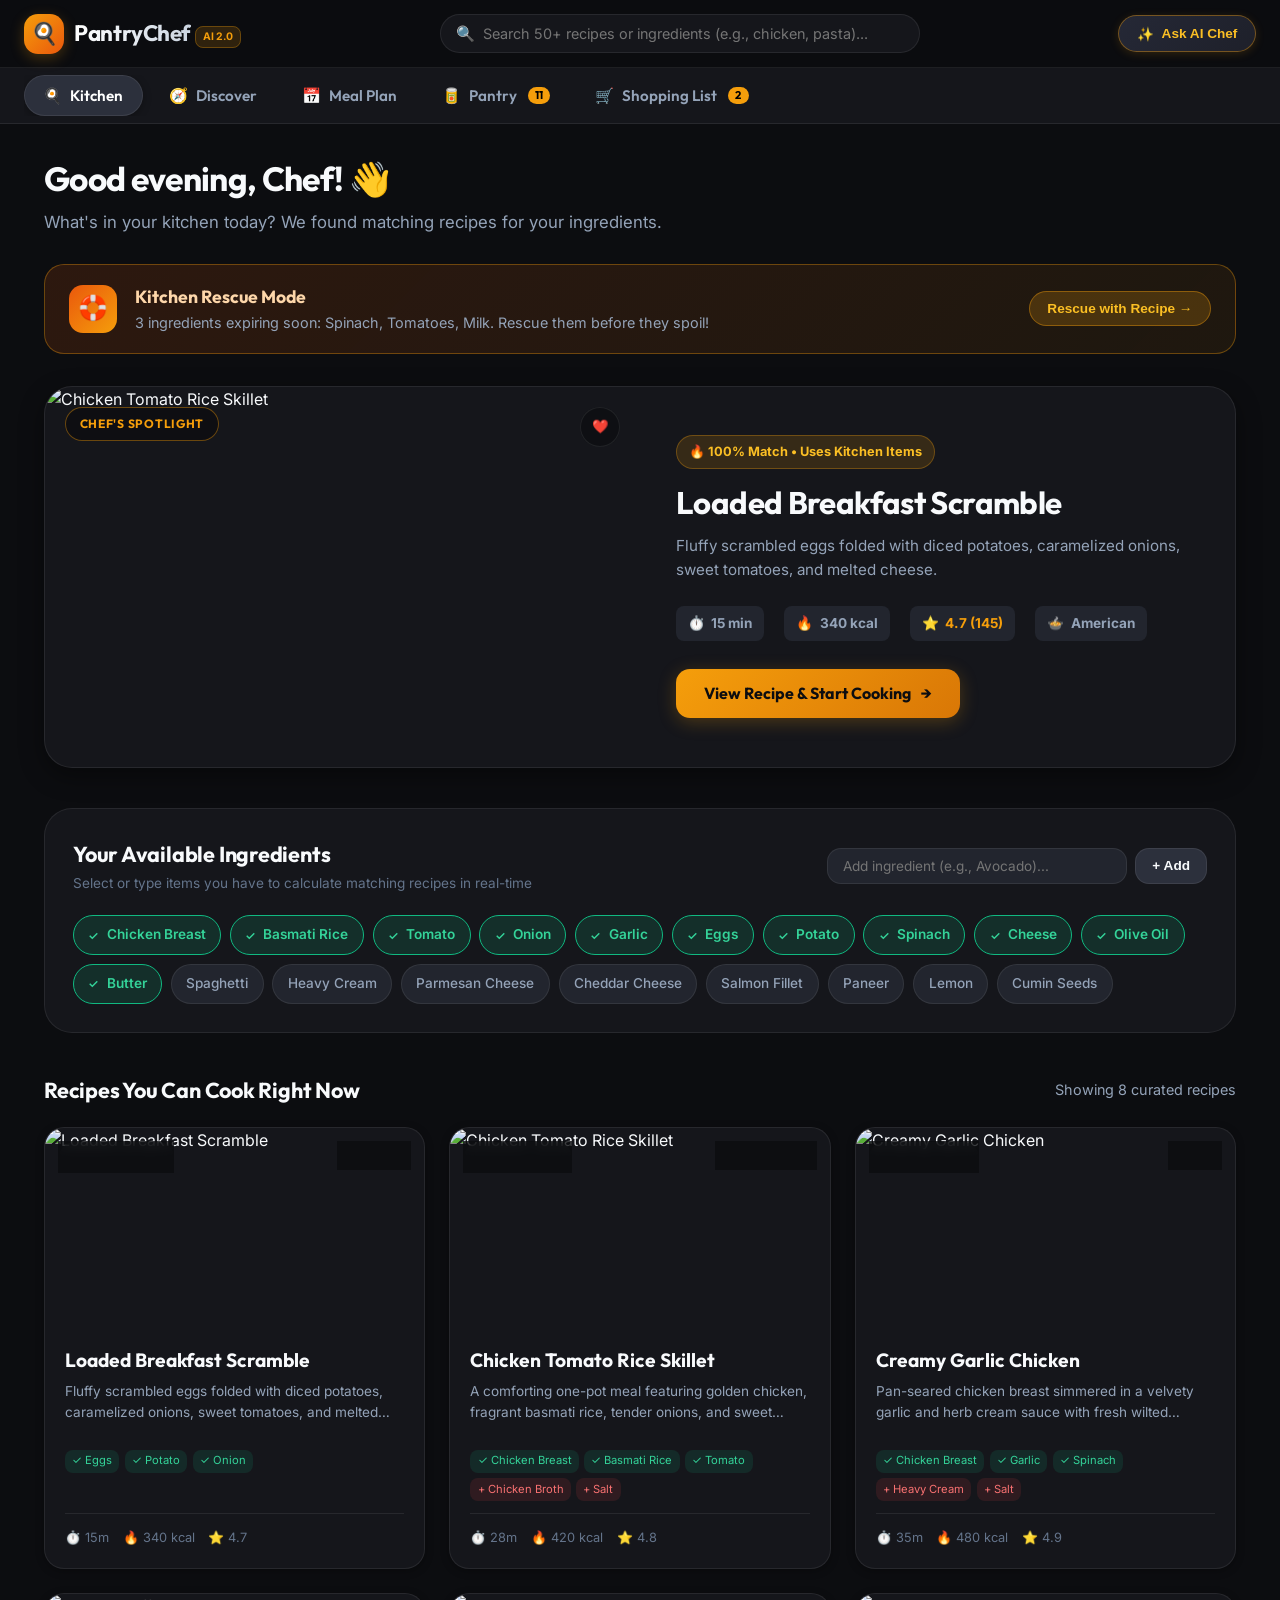
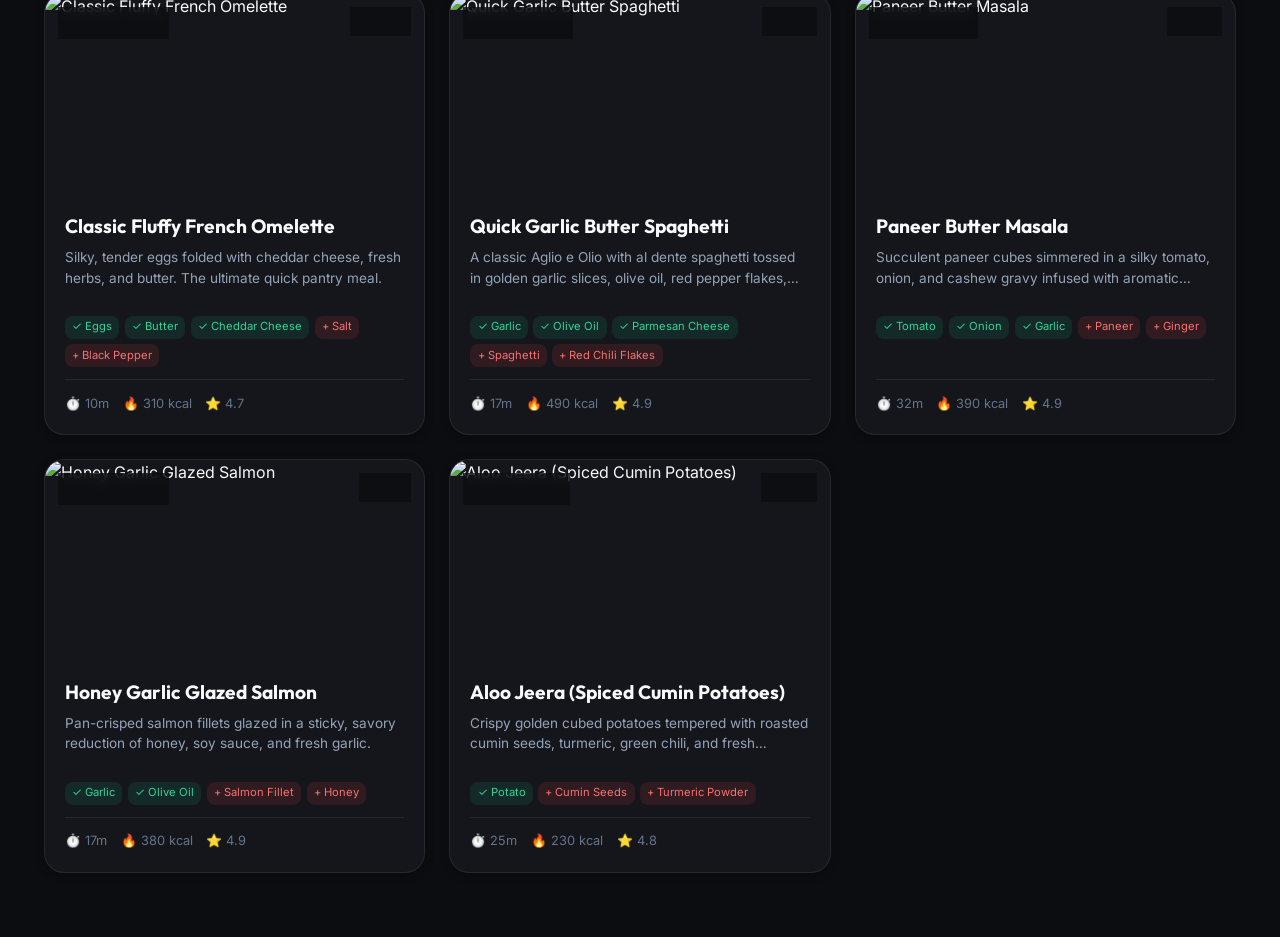
==== index.html @ bf7490e8 "Add responsive web app for Vercel deployment with AI recipe matcher" ====
<!DOCTYPE html>
<html lang="en">
<head>
  <meta charset="UTF-8">
  <meta name="viewport" content="width=device-width, initial-scale=1.0">
  <title>PantryChef - Smart AI Kitchen & Recipe Matcher</title>
  <meta name="description" content="Turn ingredients in your kitchen into delicious meals with AI matching, pantry tracking, meal planning, and interactive step-by-step cooking.">
  <meta name="theme-color" content="#0c0d10">
  
  <!-- Open Graph Meta Tags -->
  <meta property="og:title" content="PantryChef - Smart AI Kitchen & Recipe Matcher">
  <meta property="og:description" content="Smart recipe finder that turns ingredients in your kitchen into delicious meals with AI matching and step-by-step cooking.">
  <meta property="og:type" content="website">
  
  <!-- Google Fonts: Outfit and Inter -->
  <link rel="preconnect" href="https://fonts.googleapis.com">
  <link rel="preconnect" href="https://fonts.gstatic.com" crossorigin>
  <link href="https://fonts.googleapis.com/css2?family=Inter:wght@400;500;600;700&family=Outfit:wght@500;600;700;800&display=swap" rel="stylesheet">
  
  <link rel="stylesheet" href="index.css">
  <link rel="icon" href="data:image/svg+xml,<svg xmlns=%22http://www.w3.org/2000/svg%22 viewBox=%220%22%20%22100%22%20%22100%22><text y=%22.9em%22 font-size=%2290%22>👨‍🍳</text></svg>">
</head>
<body>

  <!-- App Header -->
  <header class="app-header">
    <div class="header-container">
      <div class="brand" id="brandBtn" role="button" tabindex="0">
        <div class="brand-icon">🍳</div>
        <div>
          <span class="brand-name">PantryChef</span>
          <span class="brand-badge">AI 2.0</span>
        </div>
      </div>

      <div class="search-box">
        <span class="search-icon">🔍</span>
        <input type="text" id="globalSearchInput" class="search-input" placeholder="Search 50+ recipes or ingredients (e.g., chicken, pasta)..." aria-label="Search recipes or ingredients">
      </div>

      <div class="header-actions">
        <button id="openAiAssistantBtn" class="btn-ai-assistant" aria-label="Open AI Chef Assistant">
          <span class="sparkle">✨</span>
          <span>Ask AI Chef</span>
        </button>
      </div>
    </div>
  </header>

  <!-- Navigation Tabs -->
  <nav class="nav-tabs-bar" aria-label="Main Navigation">
    <div class="nav-tabs-container">
      <button class="tab-btn active" data-tab="kitchen">
        <span class="tab-icon">🍳</span>
        <span>Kitchen</span>
      </button>
      <button class="tab-btn" data-tab="discover">
        <span class="tab-icon">🧭</span>
        <span>Discover</span>
      </button>
      <button class="tab-btn" data-tab="mealplan">
        <span class="tab-icon">📅</span>
        <span>Meal Plan</span>
      </button>
      <button class="tab-btn" data-tab="pantry">
        <span class="tab-icon">🥫</span>
        <span>Pantry</span>
        <span class="tab-badge" id="pantryCountBadge">12</span>
      </button>
      <button class="tab-btn" data-tab="shopping">
        <span class="tab-icon">🛒</span>
        <span>Shopping List</span>
        <span class="tab-badge" id="shoppingCountBadge">2</span>
      </button>
    </div>
  </nav>

  <!-- Main Content Body -->
  <main class="main-content">
    
    <!-- TAB 1: KITCHEN VIEW -->
    <section id="kitchenView" class="tab-view active">
      
      <!-- Greeting Banner -->
      <div class="greeting-section">
        <div>
          <h1 class="greeting-title">Good evening, Chef! 👋</h1>
          <p class="greeting-subtitle">What's in your kitchen today? We found matching recipes for your ingredients.</p>
        </div>
      </div>

      <!-- Kitchen Rescue Alert Banner -->
      <div class="kitchen-rescue-banner" id="kitchenRescueCard" role="button" tabindex="0">
        <div class="rescue-left">
          <div class="rescue-icon-box">🛟</div>
          <div>
            <div class="rescue-title">Kitchen Rescue Mode</div>
            <div class="rescue-desc" id="rescueText">3 ingredients expiring soon: Spinach, Tomatoes, Milk. Rescue them before they spoil!</div>
          </div>
        </div>
        <button class="rescue-btn" id="rescueActionBtn">Rescue with Recipe →</button>
      </div>

      <!-- Chef's Spotlight Hero Card -->
      <div class="spotlight-card" id="spotlightCard">
        <div class="spotlight-image-container">
          <img id="spotlightImg" src="https://images.unsplash.com/photo-1512058564366-18510be2db19?auto=format&fit=crop&w=800&q=80" alt="Chicken Tomato Rice Skillet" class="spotlight-image">
          <span class="spotlight-badge">Chef's Spotlight</span>
          <button class="spotlight-favorite-btn" id="spotlightFavBtn" aria-label="Add to favorites">❤️</button>
        </div>
        <div class="spotlight-info">
          <div class="match-pill" id="spotlightMatchBadge">🔥 85% Match • Uses Expiring Items</div>
          <h2 class="spotlight-title" id="spotlightTitle">Chicken Tomato Rice Skillet</h2>
          <p class="spotlight-desc" id="spotlightDesc">A comforting one-pot meal featuring golden seared chicken, fragrant basmati rice, caramelized onions, and sweet blistered tomatoes.</p>
          <div class="recipe-meta-row">
            <span class="meta-chip">⏱️ <strong id="spotlightTime">28 min</strong></span>
            <span class="meta-chip">🔥 <strong id="spotlightCalories">420 kcal</strong></span>
            <span class="meta-chip highlight">⭐ <strong id="spotlightRating">4.8 (215)</strong></span>
            <span class="meta-chip">🍲 <strong id="spotlightCuisine">Mediterranean</strong></span>
          </div>
          <button class="btn-primary-large" id="spotlightCookBtn">
            <span>View Recipe & Start Cooking</span>
            <span>→</span>
          </button>
        </div>
      </div>

      <!-- Available Ingredients Quick Selector -->
      <div class="pantry-bar-card">
        <div class="pantry-bar-header">
          <div>
            <h3 class="section-heading">Your Available Ingredients</h3>
            <p class="section-subheading">Select or type items you have to calculate matching recipes in real-time</p>
          </div>
          <div class="ingredient-input-wrapper">
            <input type="text" id="quickIngredientInput" class="ingredient-input" placeholder="Add ingredient (e.g., Avocado)...">
            <button id="addQuickIngBtn" class="btn-add-ing">+ Add</button>
          </div>
        </div>
        
        <div class="ingredient-chips-grid" id="ingredientChipsGrid">
          <!-- Dynamically populated chips -->
        </div>
      </div>

      <!-- Matching Recipes Section -->
      <div style="display: flex; justify-content: space-between; align-items: center; margin-bottom: 1.25rem;">
        <h3 class="section-heading">Recipes You Can Cook Right Now</h3>
        <span id="matchStatsLabel" style="color: var(--text-secondary); font-size: 0.9rem;">Showing top matches</span>
      </div>

      <div class="recipes-grid" id="matchingRecipesGrid">
        <!-- Rendered via JS -->
      </div>
    </section>

    <!-- TAB 2: DISCOVER VIEW -->
    <section id="discoverView" class="tab-view">
      <div class="greeting-section">
        <div>
          <h2 class="greeting-title">Explore Recipe Catalog 🧭</h2>
          <p class="greeting-subtitle">Filter by culinary styles, dietary goals, or prep times.</p>
        </div>
      </div>

      <!-- Filter Controls -->
      <div style="display: flex; flex-direction: column; gap: 0.85rem; margin-bottom: 2rem;">
        <div style="display: flex; gap: 0.5rem; overflow-x: auto; padding-bottom: 0.25rem;" id="cuisineFilters">
          <button class="quick-prompt-chip active" data-cuisine="all">All Cuisines</button>
          <button class="quick-prompt-chip" data-cuisine="Italian">Italian</button>
          <button class="quick-prompt-chip" data-cuisine="Mediterranean">Mediterranean</button>
          <button class="quick-prompt-chip" data-cuisine="Indian">Indian</button>
          <button class="quick-prompt-chip" data-cuisine="Asian">Asian</button>
          <button class="quick-prompt-chip" data-cuisine="French">French</button>
          <button class="quick-prompt-chip" data-cuisine="American">American</button>
        </div>
        <div style="display: flex; gap: 0.5rem; overflow-x: auto; padding-bottom: 0.25rem;" id="dietFilters">
          <button class="quick-prompt-chip active" data-diet="all">All Diets</button>
          <button class="quick-prompt-chip" data-diet="High Protein">High Protein</button>
          <button class="quick-prompt-chip" data-diet="Low Carb">Low Carb</button>
          <button class="quick-prompt-chip" data-diet="Vegetarian">Vegetarian</button>
          <button class="quick-prompt-chip" data-diet="Vegan">Vegan</button>
          <button class="quick-prompt-chip" data-diet="Keto">Keto</button>
        </div>
      </div>

      <div class="recipes-grid" id="discoverRecipesGrid">
        <!-- Rendered via JS -->
      </div>
    </section>

    <!-- TAB 3: MEAL PLAN VIEW -->
    <section id="mealplanView" class="tab-view">
      <div class="greeting-section">
        <div>
          <h2 class="greeting-title">Weekly Meal Planner 📅</h2>
          <p class="greeting-subtitle">Plan ahead, balance macros, and eliminate cooking fatigue.</p>
        </div>
        <button class="btn-primary-large" id="generatePlanBtn" style="padding: 0.65rem 1.25rem; font-size: 0.9rem;">
          ✨ Auto-Fill with Pantry
        </button>
      </div>

      <div class="meal-plan-grid" id="mealPlanGrid">
        <!-- Monday - Sunday cards rendered via JS -->
      </div>
    </section>

    <!-- TAB 4: PANTRY VIEW -->
    <section id="pantryView" class="tab-view">
      <div class="greeting-section">
        <div>
          <h2 class="greeting-title">Pantry & Fridge Inventory 🥫</h2>
          <p class="greeting-subtitle">Track ingredients, expiration status, and stock levels.</p>
        </div>
        <button class="btn-primary-large" id="openAddPantryModalBtn" style="padding: 0.65rem 1.25rem; font-size: 0.9rem;">
          + Add New Item
        </button>
      </div>

      <div class="pantry-grid-columns" id="pantryCategoryColumns">
        <!-- Rendered categories -->
      </div>
    </section>

    <!-- TAB 5: SHOPPING LIST VIEW -->
    <section id="shoppingView" class="tab-view">
      <div class="greeting-section">
        <div>
          <h2 class="greeting-title">Smart Shopping List 🛒</h2>
          <p class="greeting-subtitle">Automatically captures missing recipe items so nothing gets left behind.</p>
        </div>
        <div style="display: flex; gap: 0.5rem;">
          <button class="btn-secondary" id="clearCompletedShoppingBtn">Clear Completed</button>
          <button class="btn-primary-large" id="moveToPantryBtn" style="padding: 0.65rem 1.25rem; font-size: 0.9rem;">Add Checked to Pantry</button>
        </div>
      </div>

      <div class="shopping-container">
        <div style="display: flex; gap: 0.5rem; margin-bottom: 1.5rem;">
          <input type="text" id="newShoppingItemInput" class="ingredient-input" placeholder="Add custom item (e.g. Olive Oil)...">
          <button id="addShoppingItemBtn" class="btn-add-ing">+ Add</button>
        </div>
        <div id="shoppingListItems">
          <!-- Rendered shopping list items -->
        </div>
      </div>
    </section>

  </main>

  <!-- MODAL: RECIPE DETAIL MODAL -->
  <div class="modal-overlay" id="recipeDetailModal">
    <div class="modal-container">
      <div class="modal-header">
        <h3 class="modal-title" id="detailModalTitle">Recipe Title</h3>
        <button class="modal-close-btn" data-close="recipeDetailModal">✕</button>
      </div>
      <div class="modal-body" id="detailModalBody">
        <!-- Rendered details -->
      </div>
    </div>
  </div>

  <!-- MODAL: INTERACTIVE STEP-BY-STEP COOKING MODE -->
  <div class="modal-overlay" id="cookingModeModal">
    <div class="modal-container" style="max-width: 680px;">
      <div class="modal-header">
        <div>
          <div class="step-indicator" id="cookingRecipeName">Chicken Tomato Rice Skillet</div>
          <h3 class="modal-title" style="font-size: 1.15rem;" id="cookingStepCounter">STEP 1 OF 6</h3>
        </div>
        <div style="display: flex; align-items: center; gap: 0.5rem;">
          <button class="modal-close-btn" id="speechToggleBtn" title="Speak step aloud">🔊</button>
          <button class="modal-close-btn" data-close="cookingModeModal">✕</button>
        </div>
      </div>
      <div class="modal-body">
        <div class="cooking-progress-bar-container">
          <div class="cooking-progress-fill" id="cookingProgressBar"></div>
        </div>

        <h2 class="step-heading" id="cookingStepTitle">Step 1</h2>
        <div class="step-instruction" id="cookingStepInstruction">Dice chicken, onion, and fresh tomatoes into bite-sized cubes.</div>

        <!-- Checklist needed for this step -->
        <div class="step-checklist-card">
          <div class="checklist-title">Ingredients Needed For This Step</div>
          <ul class="checklist-items" id="cookingStepChecklist">
            <!-- Items -->
          </ul>
        </div>

        <!-- Optional Timer Widget -->
        <div class="timer-box" id="cookingTimerContainer" style="display: none;">
          <div>
            <div style="font-size: 0.75rem; text-transform: uppercase; color: var(--text-muted); font-weight: 700;">Step Timer</div>
            <div class="timer-display" id="cookingTimerDisplay">02:00</div>
          </div>
          <div class="timer-controls">
            <button class="btn-secondary" id="timerStartBtn">▶ Start</button>
            <button class="btn-secondary" id="timerResetBtn">↺ Reset</button>
          </div>
        </div>

        <div class="cooking-actions">
          <button class="btn-secondary" id="cookingPrevBtn">← Previous</button>
          <button class="btn-primary-large" id="cookingNextBtn">Next Step →</button>
        </div>
      </div>
    </div>
  </div>

  <!-- MODAL: GEMINI AI RECIPE ASSISTANT -->
  <div class="modal-overlay" id="aiAssistantModal">
    <div class="modal-container">
      <div class="modal-header">
        <div style="display: flex; align-items: center; gap: 0.65rem;">
          <div class="brand-icon" style="width: 32px; height: 32px; font-size: 1rem;">✨</div>
          <h3 class="modal-title">Chef Gemini AI Assistant</h3>
        </div>
        <button class="modal-close-btn" data-close="aiAssistantModal">✕</button>
      </div>
      <div class="modal-body">
        <div class="ai-chat-container">
          <div class="ai-messages-scroll" id="aiChatMessages">
            <div class="ai-message bot">
              <div class="message-avatar">👨‍🍳</div>
              <div class="message-bubble">
                Hello Chef! I'm your AI kitchen assistant. Tell me what's in your pantry, ask for substitutions, or request recipe ideas tailored to your diet!
              </div>
            </div>
          </div>

          <div class="quick-prompts-row">
            <button class="quick-prompt-chip" data-prompt="What can I cook with Chicken, Garlic and Rice?">🍗 Chicken & Rice dinner</button>
            <button class="quick-prompt-chip" data-prompt="Quick high-protein breakfast in 10 minutes">⚡ 10m high protein breakfast</button>
            <button class="quick-prompt-chip" data-prompt="What can I substitute for Heavy Cream?">🥛 Heavy cream substitute</button>
            <button class="quick-prompt-chip" data-prompt="Give me a healthy low carb dinner idea">🥗 Low carb dinner</button>
          </div>

          <form id="aiChatForm" class="ai-input-bar">
            <input type="text" id="aiChatInput" class="ai-text-input" placeholder="Ask Chef Gemini anything (e.g. 'Can I swap butter for oil?')...">
            <button type="submit" class="btn-ai-send">➔</button>
          </form>
        </div>
      </div>
    </div>
  </div>

  <script src="app.js"></script>
</body>
</html>
---- index.css ----
/* ==========================================================================
   PantryChef Web - Modern Culinary Dark Theme Design System
   ========================================================================== */

:root {
  --bg-main: #0c0d10;
  --bg-card: #15161b;
  --bg-card-hover: #1c1e25;
  --bg-surface: #22252e;
  --bg-surface-elevated: #2c303c;
  
  --text-primary: #f8fafc;
  --text-secondary: #94a3b8;
  --text-muted: #64748b;
  
  --accent-gold: #f59e0b;
  --accent-gold-hover: #d97706;
  --accent-gold-glow: rgba(245, 158, 11, 0.25);
  
  --accent-orange: #f97316;
  --accent-green: #10b981;
  --accent-green-glow: rgba(16, 185, 129, 0.2);
  --accent-red: #ef4444;
  --accent-blue: #3b82f6;
  
  --border-subtle: rgba(255, 255, 255, 0.08);
  --border-focus: rgba(245, 158, 11, 0.5);
  
  --radius-sm: 8px;
  --radius-md: 14px;
  --radius-lg: 20px;
  --radius-xl: 28px;
  --radius-full: 9999px;
  
  --shadow-sm: 0 2px 8px rgba(0, 0, 0, 0.3);
  --shadow-md: 0 8px 24px rgba(0, 0, 0, 0.4);
  --shadow-lg: 0 16px 40px rgba(0, 0, 0, 0.6);
  --shadow-glow: 0 0 30px var(--accent-gold-glow);
  
  --font-heading: 'Outfit', -apple-system, BlinkMacSystemFont, 'Segoe UI', Roboto, sans-serif;
  --font-body: 'Inter', -apple-system, BlinkMacSystemFont, 'Segoe UI', Roboto, sans-serif;
  
  --transition-fast: 0.15s ease;
  --transition-normal: 0.25s cubic-bezier(0.16, 1, 0.3, 1);
  --transition-spring: 0.4s cubic-bezier(0.34, 1.56, 0.64, 1);
}

*, *::before, *::after {
  box-sizing: border-box;
  margin: 0;
  padding: 0;
}

body {
  background-color: var(--bg-main);
  color: var(--text-primary);
  font-family: var(--font-body);
  min-height: 100vh;
  display: flex;
  flex-direction: column;
  line-height: 1.6;
  -webkit-font-smoothing: antialiased;
  overflow-x: hidden;
}

/* Custom Scrollbar */
::-webkit-scrollbar {
  width: 8px;
  height: 8px;
}
::-webkit-scrollbar-track {
  background: var(--bg-main);
}
::-webkit-scrollbar-thumb {
  background: var(--bg-surface);
  border-radius: var(--radius-full);
}
::-webkit-scrollbar-thumb:hover {
  background: var(--text-muted);
}

/* App Header */
.app-header {
  position: sticky;
  top: 0;
  z-index: 100;
  background: rgba(12, 13, 16, 0.85);
  backdrop-filter: blur(16px);
  -webkit-backdrop-filter: blur(16px);
  border-bottom: 1px solid var(--border-subtle);
  padding: 0.85rem 1.5rem;
}

.header-container {
  max-width: 1240px;
  margin: 0 auto;
  display: flex;
  align-items: center;
  justify-content: space-between;
  gap: 1.25rem;
}

.brand {
  display: flex;
  align-items: center;
  gap: 0.65rem;
  text-decoration: none;
  color: inherit;
  cursor: pointer;
}

.brand-icon {
  width: 40px;
  height: 40px;
  background: linear-gradient(135deg, #f59e0b, #ea580c);
  border-radius: var(--radius-md);
  display: flex;
  align-items: center;
  justify-content: center;
  font-size: 1.35rem;
  box-shadow: 0 4px 14px var(--accent-gold-glow);
}

.brand-name {
  font-family: var(--font-heading);
  font-size: 1.4rem;
  font-weight: 700;
  letter-spacing: -0.02em;
  background: linear-gradient(to right, #ffffff, #cbd5e1);
  -webkit-background-clip: text;
  -webkit-text-fill-color: transparent;
}

.brand-badge {
  font-size: 0.65rem;
  text-transform: uppercase;
  font-weight: 700;
  padding: 0.2rem 0.45rem;
  background: rgba(245, 158, 11, 0.15);
  color: var(--accent-gold);
  border-radius: var(--radius-sm);
  border: 1px solid rgba(245, 158, 11, 0.3);
}

.search-box {
  flex: 1;
  max-width: 480px;
  position: relative;
}

.search-input {
  width: 100%;
  background: var(--bg-card);
  border: 1px solid var(--border-subtle);
  border-radius: var(--radius-full);
  padding: 0.65rem 1rem 0.65rem 2.65rem;
  color: var(--text-primary);
  font-size: 0.9rem;
  font-family: inherit;
  transition: var(--transition-fast);
}

.search-input:focus {
  outline: none;
  border-color: var(--accent-gold);
  box-shadow: 0 0 0 3px var(--accent-gold-glow);
  background: var(--bg-card-hover);
}

.search-icon {
  position: absolute;
  left: 1rem;
  top: 50%;
  transform: translateY(-50%);
  color: var(--text-muted);
  font-size: 0.95rem;
  pointer-events: none;
}

.header-actions {
  display: flex;
  align-items: center;
  gap: 0.75rem;
}

.btn-ai-assistant {
  display: flex;
  align-items: center;
  gap: 0.5rem;
  background: linear-gradient(135deg, #252836, #1e202a);
  border: 1px solid rgba(245, 158, 11, 0.4);
  color: #fbbf24;
  padding: 0.6rem 1.1rem;
  border-radius: var(--radius-full);
  font-size: 0.85rem;
  font-weight: 600;
  cursor: pointer;
  box-shadow: 0 2px 10px rgba(245, 158, 11, 0.15);
  transition: var(--transition-normal);
}

.btn-ai-assistant:hover {
  transform: translateY(-2px);
  border-color: var(--accent-gold);
  box-shadow: 0 6px 20px var(--accent-gold-glow);
}

.btn-ai-assistant .sparkle {
  animation: pulseSparkle 2s infinite ease-in-out;
}

@keyframes pulseSparkle {
  0%, 100% { transform: scale(1); opacity: 0.9; }
  50% { transform: scale(1.25); opacity: 1; }
}

/* Tab Navigation Bar */
.nav-tabs-bar {
  background: var(--bg-card);
  border-bottom: 1px solid var(--border-subtle);
  padding: 0.4rem 1.5rem;
}

.nav-tabs-container {
  max-width: 1240px;
  margin: 0 auto;
  display: flex;
  align-items: center;
  gap: 0.5rem;
  overflow-x: auto;
  scrollbar-width: none;
}

.nav-tabs-container::-webkit-scrollbar {
  display: none;
}

.tab-btn {
  display: flex;
  align-items: center;
  gap: 0.5rem;
  padding: 0.65rem 1.15rem;
  border: none;
  background: transparent;
  color: var(--text-secondary);
  font-family: var(--font-heading);
  font-size: 0.95rem;
  font-weight: 600;
  border-radius: var(--radius-full);
  cursor: pointer;
  white-space: nowrap;
  transition: var(--transition-fast);
}

.tab-btn:hover {
  color: var(--text-primary);
  background: rgba(255, 255, 255, 0.05);
}

.tab-btn.active {
  color: #ffffff;
  background: var(--bg-surface-elevated);
  border: 1px solid var(--border-subtle);
  box-shadow: var(--shadow-sm);
}

.tab-btn.active .tab-icon {
  color: var(--accent-gold);
}

.tab-badge {
  background: var(--accent-gold);
  color: #000000;
  font-size: 0.7rem;
  font-weight: 700;
  padding: 0.1rem 0.45rem;
  border-radius: var(--radius-full);
  margin-left: 0.2rem;
}

/* Main Content Area */
.main-content {
  flex: 1;
  max-width: 1240px;
  width: 100%;
  margin: 0 auto;
  padding: 1.75rem 1.5rem 4rem;
}

.tab-view {
  display: none;
  animation: fadeIn 0.3s ease;
}

.tab-view.active {
  display: block;
}

@keyframes fadeIn {
  from { opacity: 0; transform: translateY(6px); }
  to { opacity: 1; transform: translateY(0); }
}

/* Greeting Section */
.greeting-section {
  display: flex;
  justify-content: space-between;
  align-items: flex-end;
  margin-bottom: 1.75rem;
  flex-wrap: wrap;
  gap: 1rem;
}

.greeting-title {
  font-family: var(--font-heading);
  font-size: 2.1rem;
  font-weight: 700;
  letter-spacing: -0.02em;
  color: var(--text-primary);
}

.greeting-subtitle {
  color: var(--text-secondary);
  font-size: 1.05rem;
  margin-top: 0.2rem;
}

/* Kitchen Rescue Banner */
.kitchen-rescue-banner {
  background: linear-gradient(135deg, rgba(234, 88, 12, 0.15), rgba(245, 158, 11, 0.08));
  border: 1px solid rgba(245, 158, 11, 0.35);
  border-radius: var(--radius-lg);
  padding: 1.15rem 1.5rem;
  display: flex;
  align-items: center;
  justify-content: space-between;
  margin-bottom: 2rem;
  gap: 1rem;
  cursor: pointer;
  transition: var(--transition-normal);
}

.kitchen-rescue-banner:hover {
  border-color: var(--accent-gold);
  transform: translateY(-2px);
  box-shadow: 0 8px 24px rgba(245, 158, 11, 0.15);
}

.rescue-left {
  display: flex;
  align-items: center;
  gap: 1.15rem;
}

.rescue-icon-box {
  width: 48px;
  height: 48px;
  border-radius: var(--radius-md);
  background: linear-gradient(135deg, #ea580c, #f59e0b);
  display: flex;
  align-items: center;
  justify-content: center;
  font-size: 1.5rem;
  flex-shrink: 0;
}

.rescue-title {
  font-family: var(--font-heading);
  font-weight: 700;
  font-size: 1.1rem;
  color: #fed7aa;
}

.rescue-desc {
  color: var(--text-secondary);
  font-size: 0.9rem;
}

.rescue-btn {
  display: flex;
  align-items: center;
  gap: 0.4rem;
  background: rgba(245, 158, 11, 0.2);
  color: #fbbf24;
  border: 1px solid rgba(245, 158, 11, 0.4);
  padding: 0.55rem 1.1rem;
  border-radius: var(--radius-full);
  font-size: 0.85rem;
  font-weight: 600;
  cursor: pointer;
  white-space: nowrap;
  transition: var(--transition-fast);
}

.rescue-btn:hover {
  background: var(--accent-gold);
  color: #000;
}

/* Chef's Spotlight Hero Card */
.spotlight-card {
  background: var(--bg-card);
  border: 1px solid var(--border-subtle);
  border-radius: var(--radius-xl);
  overflow: hidden;
  margin-bottom: 2.5rem;
  display: grid;
  grid-template-columns: 1fr 1fr;
  box-shadow: var(--shadow-md);
  position: relative;
  transition: var(--transition-normal);
}

.spotlight-card:hover {
  border-color: rgba(245, 158, 11, 0.3);
  box-shadow: var(--shadow-lg), 0 0 35px rgba(245, 158, 11, 0.08);
}

.spotlight-image-container {
  position: relative;
  min-height: 380px;
  overflow: hidden;
}

.spotlight-image {
  width: 100%;
  height: 100%;
  object-fit: cover;
  transition: transform 0.6s cubic-bezier(0.16, 1, 0.3, 1);
}

.spotlight-card:hover .spotlight-image {
  transform: scale(1.04);
}

.spotlight-badge {
  position: absolute;
  top: 1.25rem;
  left: 1.25rem;
  background: rgba(12, 13, 16, 0.75);
  backdrop-filter: blur(8px);
  color: var(--accent-gold);
  font-family: var(--font-heading);
  font-size: 0.75rem;
  font-weight: 700;
  text-transform: uppercase;
  letter-spacing: 0.06em;
  padding: 0.4rem 0.85rem;
  border-radius: var(--radius-full);
  border: 1px solid rgba(245, 158, 11, 0.4);
}

.spotlight-favorite-btn {
  position: absolute;
  top: 1.25rem;
  right: 1.25rem;
  width: 40px;
  height: 40px;
  border-radius: var(--radius-full);
  background: rgba(12, 13, 16, 0.65);
  backdrop-filter: blur(8px);
  border: 1px solid var(--border-subtle);
  color: var(--text-primary);
  display: flex;
  align-items: center;
  justify-content: center;
  cursor: pointer;
  transition: var(--transition-fast);
}

.spotlight-favorite-btn:hover {
  background: rgba(239, 68, 68, 0.2);
  color: #ef4444;
  border-color: #ef4444;
}

.spotlight-info {
  padding: 2.25rem;
  display: flex;
  flex-direction: column;
  justify-content: center;
}

.match-pill {
  display: inline-flex;
  align-items: center;
  gap: 0.4rem;
  background: rgba(245, 158, 11, 0.15);
  color: #fbbf24;
  font-size: 0.8rem;
  font-weight: 700;
  padding: 0.35rem 0.75rem;
  border-radius: var(--radius-full);
  width: fit-content;
  margin-bottom: 0.85rem;
  border: 1px solid rgba(245, 158, 11, 0.3);
}

.spotlight-title {
  font-family: var(--font-heading);
  font-size: 1.95rem;
  font-weight: 700;
  letter-spacing: -0.02em;
  line-height: 1.25;
  margin-bottom: 0.75rem;
}

.spotlight-desc {
  color: var(--text-secondary);
  font-size: 0.95rem;
  line-height: 1.6;
  margin-bottom: 1.5rem;
}

.recipe-meta-row {
  display: flex;
  align-items: center;
  gap: 1.25rem;
  margin-bottom: 1.75rem;
  flex-wrap: wrap;
}

.meta-chip {
  display: flex;
  align-items: center;
  gap: 0.4rem;
  font-size: 0.85rem;
  color: var(--text-secondary);
  background: var(--bg-surface);
  padding: 0.4rem 0.75rem;
  border-radius: var(--radius-sm);
}

.meta-chip.highlight {
  color: #f59e0b;
  font-weight: 600;
}

.btn-primary-large {
  background: linear-gradient(135deg, #f59e0b, #d97706);
  color: #0c0d10;
  border: none;
  font-family: var(--font-heading);
  font-size: 1rem;
  font-weight: 700;
  padding: 0.9rem 1.75rem;
  border-radius: var(--radius-md);
  display: flex;
  align-items: center;
  justify-content: center;
  gap: 0.6rem;
  cursor: pointer;
  box-shadow: 0 4px 18px var(--accent-gold-glow);
  transition: var(--transition-normal);
  width: fit-content;
}

.btn-primary-large:hover {
  transform: translateY(-2px);
  box-shadow: 0 8px 25px rgba(245, 158, 11, 0.4);
}

/* Ingredient Quick Selector Box */
.pantry-bar-card {
  background: var(--bg-card);
  border: 1px solid var(--border-subtle);
  border-radius: var(--radius-xl);
  padding: 1.75rem;
  margin-bottom: 2.5rem;
}

.pantry-bar-header {
  display: flex;
  justify-content: space-between;
  align-items: center;
  margin-bottom: 1.25rem;
  flex-wrap: wrap;
  gap: 0.75rem;
}

.section-heading {
  font-family: var(--font-heading);
  font-size: 1.35rem;
  font-weight: 700;
  letter-spacing: -0.01em;
}

.section-subheading {
  color: var(--text-muted);
  font-size: 0.85rem;
  margin-top: 0.15rem;
}

.ingredient-input-wrapper {
  display: flex;
  gap: 0.5rem;
  max-width: 380px;
  width: 100%;
}

.ingredient-input {
  flex: 1;
  background: var(--bg-surface);
  border: 1px solid var(--border-subtle);
  border-radius: var(--radius-md);
  padding: 0.55rem 0.95rem;
  color: var(--text-primary);
  font-size: 0.85rem;
  font-family: inherit;
}

.ingredient-input:focus {
  outline: none;
  border-color: var(--accent-gold);
}

.btn-add-ing {
  background: var(--bg-surface-elevated);
  border: 1px solid var(--border-subtle);
  color: var(--text-primary);
  padding: 0.55rem 1rem;
  border-radius: var(--radius-md);
  font-size: 0.85rem;
  font-weight: 600;
  cursor: pointer;
  transition: var(--transition-fast);
}

.btn-add-ing:hover {
  background: var(--accent-gold);
  color: #000;
}

.ingredient-chips-grid {
  display: flex;
  flex-wrap: wrap;
  gap: 0.55rem;
}

.ingredient-toggle-chip {
  display: flex;
  align-items: center;
  gap: 0.45rem;
  background: var(--bg-surface);
  border: 1px solid var(--border-subtle);
  color: var(--text-secondary);
  padding: 0.5rem 0.9rem;
  border-radius: var(--radius-full);
  font-size: 0.85rem;
  font-weight: 500;
  cursor: pointer;
  user-select: none;
  transition: var(--transition-fast);
}

.ingredient-toggle-chip:hover {
  background: var(--bg-surface-elevated);
  color: var(--text-primary);
}

.ingredient-toggle-chip.selected {
  background: rgba(16, 185, 129, 0.15);
  border-color: var(--accent-green);
  color: #34d399;
  font-weight: 600;
}

.ingredient-toggle-chip.selected .chip-check {
  display: inline-block;
}

.chip-check {
  display: none;
  font-size: 0.75rem;
}

/* Recipes Section */
.recipes-grid {
  display: grid;
  grid-template-columns: repeat(auto-fill, minmax(320px, 1fr));
  gap: 1.5rem;
}

.recipe-card {
  background: var(--bg-card);
  border: 1px solid var(--border-subtle);
  border-radius: var(--radius-lg);
  overflow: hidden;
  display: flex;
  flex-direction: column;
  box-shadow: var(--shadow-sm);
  transition: var(--transition-normal);
  cursor: pointer;
}

.recipe-card:hover {
  transform: translateY(-4px);
  border-color: rgba(245, 158, 11, 0.4);
  box-shadow: var(--shadow-md);
}

.card-image-box {
  position: relative;
  height: 200px;
  overflow: hidden;
}

.card-image {
  width: 100%;
  height: 100%;
  object-fit: cover;
  transition: transform 0.4s ease;
}

.recipe-card:hover .card-image {
  transform: scale(1.05);
}

.card-match-badge {
  position: absolute;
  top: 0.85rem;
  left: 0.85rem;
  background: rgba(12, 13, 16, 0.8);
  backdrop-filter: blur(6px);
  font-size: 0.75rem;
  font-weight: 700;
  padding: 0.3rem 0.65rem;
  border-radius: var(--radius-full);
  display: flex;
  align-items: center;
  gap: 0.3rem;
}

.card-match-badge.high {
  color: #34d399;
  border: 1px solid rgba(16, 185, 129, 0.4);
}

.card-match-badge.medium {
  color: #fbbf24;
  border: 1px solid rgba(245, 158, 11, 0.4);
}

.card-cuisine-badge {
  position: absolute;
  top: 0.85rem;
  right: 0.85rem;
  background: rgba(12, 13, 16, 0.8);
  backdrop-filter: blur(6px);
  color: var(--text-secondary);
  font-size: 0.7rem;
  font-weight: 600;
  padding: 0.25rem 0.6rem;
  border-radius: var(--radius-sm);
  border: 1px solid var(--border-subtle);
}

.card-body {
  padding: 1.25rem;
  flex: 1;
  display: flex;
  flex-direction: column;
}

.card-title {
  font-family: var(--font-heading);
  font-size: 1.2rem;
  font-weight: 700;
  line-height: 1.35;
  margin-bottom: 0.45rem;
}

.card-desc {
  color: var(--text-secondary);
  font-size: 0.85rem;
  line-height: 1.5;
  margin-bottom: 1rem;
  display: -webkit-box;
  -webkit-line-clamp: 2;
  -webkit-box-orient: vertical;
  overflow: hidden;
}

.card-stats {
  display: flex;
  align-items: center;
  gap: 0.85rem;
  color: var(--text-muted);
  font-size: 0.8rem;
  margin-top: auto;
  padding-top: 0.85rem;
  border-top: 1px solid var(--border-subtle);
}

.card-stats span {
  display: flex;
  align-items: center;
  gap: 0.25rem;
}

.ingredients-preview-row {
  margin: 0.75rem 0;
  display: flex;
  flex-wrap: wrap;
  gap: 0.35rem;
}

.ing-tag {
  font-size: 0.7rem;
  padding: 0.15rem 0.45rem;
  border-radius: var(--radius-sm);
}

.ing-tag.have {
  background: rgba(16, 185, 129, 0.12);
  color: #34d399;
}

.ing-tag.need {
  background: rgba(239, 68, 68, 0.12);
  color: #f87171;
}

/* Modals */
.modal-overlay {
  position: fixed;
  inset: 0;
  background: rgba(0, 0, 0, 0.8);
  backdrop-filter: blur(10px);
  -webkit-backdrop-filter: blur(10px);
  z-index: 1000;
  display: flex;
  align-items: center;
  justify-content: center;
  padding: 1.5rem;
  opacity: 0;
  pointer-events: none;
  transition: opacity 0.25s ease;
}

.modal-overlay.open {
  opacity: 1;
  pointer-events: auto;
}

.modal-container {
  background: var(--bg-card);
  border: 1px solid var(--border-subtle);
  border-radius: var(--radius-xl);
  max-width: 720px;
  width: 100%;
  max-height: 90vh;
  display: flex;
  flex-direction: column;
  overflow: hidden;
  box-shadow: var(--shadow-lg);
  transform: scale(0.96);
  transition: transform 0.25s cubic-bezier(0.16, 1, 0.3, 1);
}

.modal-overlay.open .modal-container {
  transform: scale(1);
}

.modal-header {
  padding: 1.25rem 1.75rem;
  border-bottom: 1px solid var(--border-subtle);
  display: flex;
  align-items: center;
  justify-content: space-between;
}

.modal-title {
  font-family: var(--font-heading);
  font-size: 1.35rem;
  font-weight: 700;
}

.modal-close-btn {
  background: var(--bg-surface);
  border: none;
  color: var(--text-secondary);
  width: 36px;
  height: 36px;
  border-radius: var(--radius-full);
  display: flex;
  align-items: center;
  justify-content: center;
  cursor: pointer;
  font-size: 1.2rem;
  transition: var(--transition-fast);
}

.modal-close-btn:hover {
  background: var(--bg-surface-elevated);
  color: var(--text-primary);
}

.modal-body {
  padding: 1.75rem;
  overflow-y: auto;
  flex: 1;
}

/* Cooking Mode Specific Styles */
.cooking-progress-bar-container {
  width: 100%;
  height: 6px;
  background: var(--bg-surface);
  border-radius: var(--radius-full);
  margin-bottom: 1.5rem;
  overflow: hidden;
}

.cooking-progress-fill {
  height: 100%;
  background: linear-gradient(90deg, #f59e0b, #10b981);
  width: 16%;
  transition: width 0.3s ease;
}

.step-eyebrow {
  display: flex;
  justify-content: space-between;
  align-items: center;
  margin-bottom: 0.5rem;
}

.step-indicator {
  color: var(--accent-gold);
  font-family: var(--font-heading);
  font-size: 0.85rem;
  font-weight: 700;
  text-transform: uppercase;
  letter-spacing: 0.05em;
}

.step-heading {
  font-family: var(--font-heading);
  font-size: 2.2rem;
  font-weight: 800;
  margin-bottom: 1rem;
}

.step-instruction {
  font-size: 1.2rem;
  line-height: 1.6;
  color: #f1f5f9;
  margin-bottom: 1.75rem;
  background: rgba(255, 255, 255, 0.02);
  padding: 1.25rem;
  border-radius: var(--radius-md);
  border-left: 4px solid var(--accent-gold);
}

.step-checklist-card {
  background: var(--bg-surface);
  border-radius: var(--radius-md);
  padding: 1.25rem;
  margin-bottom: 1.75rem;
}

.checklist-title {
  font-size: 0.85rem;
  font-weight: 700;
  text-transform: uppercase;
  color: var(--text-muted);
  letter-spacing: 0.05em;
  margin-bottom: 0.75rem;
}

.checklist-items {
  list-style: none;
  display: flex;
  flex-direction: column;
  gap: 0.5rem;
}

.checklist-item {
  display: flex;
  justify-content: space-between;
  font-size: 0.95rem;
  color: var(--text-secondary);
}

.timer-box {
  background: linear-gradient(135deg, rgba(245, 158, 11, 0.1), rgba(16, 185, 129, 0.05));
  border: 1px solid rgba(245, 158, 11, 0.3);
  border-radius: var(--radius-lg);
  padding: 1.25rem;
  display: flex;
  align-items: center;
  justify-content: space-between;
  margin-bottom: 1.75rem;
}

.timer-display {
  font-family: monospace;
  font-size: 2rem;
  font-weight: 700;
  color: #fbbf24;
}

.timer-controls {
  display: flex;
  gap: 0.5rem;
}

.cooking-actions {
  display: flex;
  justify-content: space-between;
  gap: 1rem;
  padding-top: 1rem;
  border-top: 1px solid var(--border-subtle);
}

.btn-secondary {
  background: var(--bg-surface);
  border: 1px solid var(--border-subtle);
  color: var(--text-primary);
  padding: 0.75rem 1.4rem;
  border-radius: var(--radius-md);
  font-weight: 600;
  cursor: pointer;
  display: flex;
  align-items: center;
  gap: 0.5rem;
  transition: var(--transition-fast);
}

.btn-secondary:hover {
  background: var(--bg-surface-elevated);
}

/* AI Assistant Chat UI */
.ai-chat-container {
  display: flex;
  flex-direction: column;
  height: 520px;
}

.ai-messages-scroll {
  flex: 1;
  overflow-y: auto;
  padding-right: 0.5rem;
  display: flex;
  flex-direction: column;
  gap: 1rem;
}

.ai-message {
  display: flex;
  gap: 0.75rem;
  max-width: 85%;
}

.ai-message.bot {
  align-self: flex-start;
}

.ai-message.user {
  align-self: flex-end;
  flex-direction: row-reverse;
}

.message-avatar {
  width: 34px;
  height: 34px;
  border-radius: var(--radius-full);
  display: flex;
  align-items: center;
  justify-content: center;
  font-size: 1rem;
  flex-shrink: 0;
}

.ai-message.bot .message-avatar {
  background: linear-gradient(135deg, #f59e0b, #d97706);
}

.ai-message.user .message-avatar {
  background: #3b82f6;
}

.message-bubble {
  background: var(--bg-surface);
  padding: 0.85rem 1.15rem;
  border-radius: var(--radius-lg);
  font-size: 0.95rem;
  line-height: 1.5;
}

.ai-message.user .message-bubble {
  background: #2563eb;
  color: #fff;
  border-bottom-right-radius: var(--radius-sm);
}

.ai-message.bot .message-bubble {
  background: var(--bg-surface-elevated);
  border-bottom-left-radius: var(--radius-sm);
}

.quick-prompts-row {
  display: flex;
  gap: 0.5rem;
  margin: 0.85rem 0;
  overflow-x: auto;
  padding-bottom: 0.25rem;
}

.quick-prompt-chip {
  background: var(--bg-surface);
  border: 1px solid var(--border-subtle);
  color: var(--text-secondary);
  font-size: 0.8rem;
  padding: 0.35rem 0.75rem;
  border-radius: var(--radius-full);
  white-space: nowrap;
  cursor: pointer;
}

.quick-prompt-chip:hover {
  background: rgba(245, 158, 11, 0.15);
  color: #fbbf24;
  border-color: rgba(245, 158, 11, 0.4);
}

.ai-input-bar {
  display: flex;
  gap: 0.5rem;
  margin-top: 0.5rem;
}

.ai-text-input {
  flex: 1;
  background: var(--bg-surface);
  border: 1px solid var(--border-subtle);
  border-radius: var(--radius-full);
  padding: 0.75rem 1.25rem;
  color: #fff;
  font-family: inherit;
  font-size: 0.9rem;
}

.ai-text-input:focus {
  outline: none;
  border-color: var(--accent-gold);
}

.btn-ai-send {
  background: var(--accent-gold);
  border: none;
  color: #000;
  width: 44px;
  height: 44px;
  border-radius: var(--radius-full);
  display: flex;
  align-items: center;
  justify-content: center;
  cursor: pointer;
  font-size: 1.1rem;
  font-weight: 700;
  transition: var(--transition-fast);
}

.btn-ai-send:hover {
  background: var(--accent-gold-hover);
  transform: scale(1.05);
}

/* Pantry Management View */
.pantry-grid-columns {
  display: grid;
  grid-template-columns: repeat(auto-fill, minmax(280px, 1fr));
  gap: 1.5rem;
}

.pantry-category-card {
  background: var(--bg-card);
  border: 1px solid var(--border-subtle);
  border-radius: var(--radius-lg);
  padding: 1.25rem;
}

.category-title-bar {
  display: flex;
  align-items: center;
  gap: 0.5rem;
  margin-bottom: 1rem;
  font-family: var(--font-heading);
  font-size: 1.1rem;
  font-weight: 700;
  color: var(--text-primary);
  border-bottom: 1px solid var(--border-subtle);
  padding-bottom: 0.5rem;
}

.pantry-item-row {
  display: flex;
  align-items: center;
  justify-content: space-between;
  padding: 0.55rem 0;
  border-bottom: 1px solid rgba(255, 255, 255, 0.04);
}

.pantry-item-name {
  font-size: 0.9rem;
  font-weight: 500;
}

.pantry-item-qty {
  display: flex;
  align-items: center;
  gap: 0.4rem;
}

.qty-btn {
  width: 24px;
  height: 24px;
  background: var(--bg-surface);
  border: 1px solid var(--border-subtle);
  color: var(--text-secondary);
  border-radius: 4px;
  cursor: pointer;
  display: flex;
  align-items: center;
  justify-content: center;
  font-size: 0.85rem;
}

.qty-btn:hover {
  background: var(--accent-gold);
  color: #000;
}

/* Shopping List View */
.shopping-container {
  max-width: 640px;
  margin: 0 auto;
  background: var(--bg-card);
  border: 1px solid var(--border-subtle);
  border-radius: var(--radius-xl);
  padding: 2rem;
}

.shopping-item-row {
  display: flex;
  align-items: center;
  justify-content: space-between;
  padding: 0.85rem 0;
  border-bottom: 1px solid var(--border-subtle);
}

.shopping-item-left {
  display: flex;
  align-items: center;
  gap: 0.85rem;
}

.shopping-checkbox {
  width: 18px;
  height: 18px;
  accent-color: var(--accent-gold);
  cursor: pointer;
}

.shopping-item-name {
  font-size: 0.95rem;
  font-weight: 500;
}

.shopping-item-name.completed {
  text-decoration: line-through;
  color: var(--text-muted);
}

/* Meal Plan View */
.meal-plan-grid {
  display: grid;
  grid-template-columns: repeat(auto-fill, minmax(260px, 1fr));
  gap: 1.25rem;
}

.day-card {
  background: var(--bg-card);
  border: 1px solid var(--border-subtle);
  border-radius: var(--radius-lg);
  padding: 1.25rem;
}

.day-header {
  font-family: var(--font-heading);
  font-size: 1.15rem;
  font-weight: 700;
  color: var(--accent-gold);
  margin-bottom: 0.85rem;
}

.meal-slot {
  background: var(--bg-surface);
  border-radius: var(--radius-sm);
  padding: 0.65rem 0.85rem;
  margin-bottom: 0.5rem;
}

.slot-label {
  font-size: 0.7rem;
  text-transform: uppercase;
  color: var(--text-muted);
  font-weight: 700;
}

.slot-recipe-name {
  font-size: 0.9rem;
  font-weight: 600;
  color: var(--text-primary);
  margin-top: 0.2rem;
}

/* Responsive Breakpoints */
@media (max-width: 900px) {
  .spotlight-card {
    grid-template-columns: 1fr;
  }
  .spotlight-image-container {
    height: 250px;
    min-height: auto;
  }
  .search-box {
    order: 3;
    max-width: 100%;
    width: 100%;
  }
  .header-container {
    flex-wrap: wrap;
  }
}

@media (max-width: 640px) {
  .greeting-title {
    font-size: 1.6rem;
  }
  .recipes-grid {
    grid-template-columns: 1fr;
  }
}
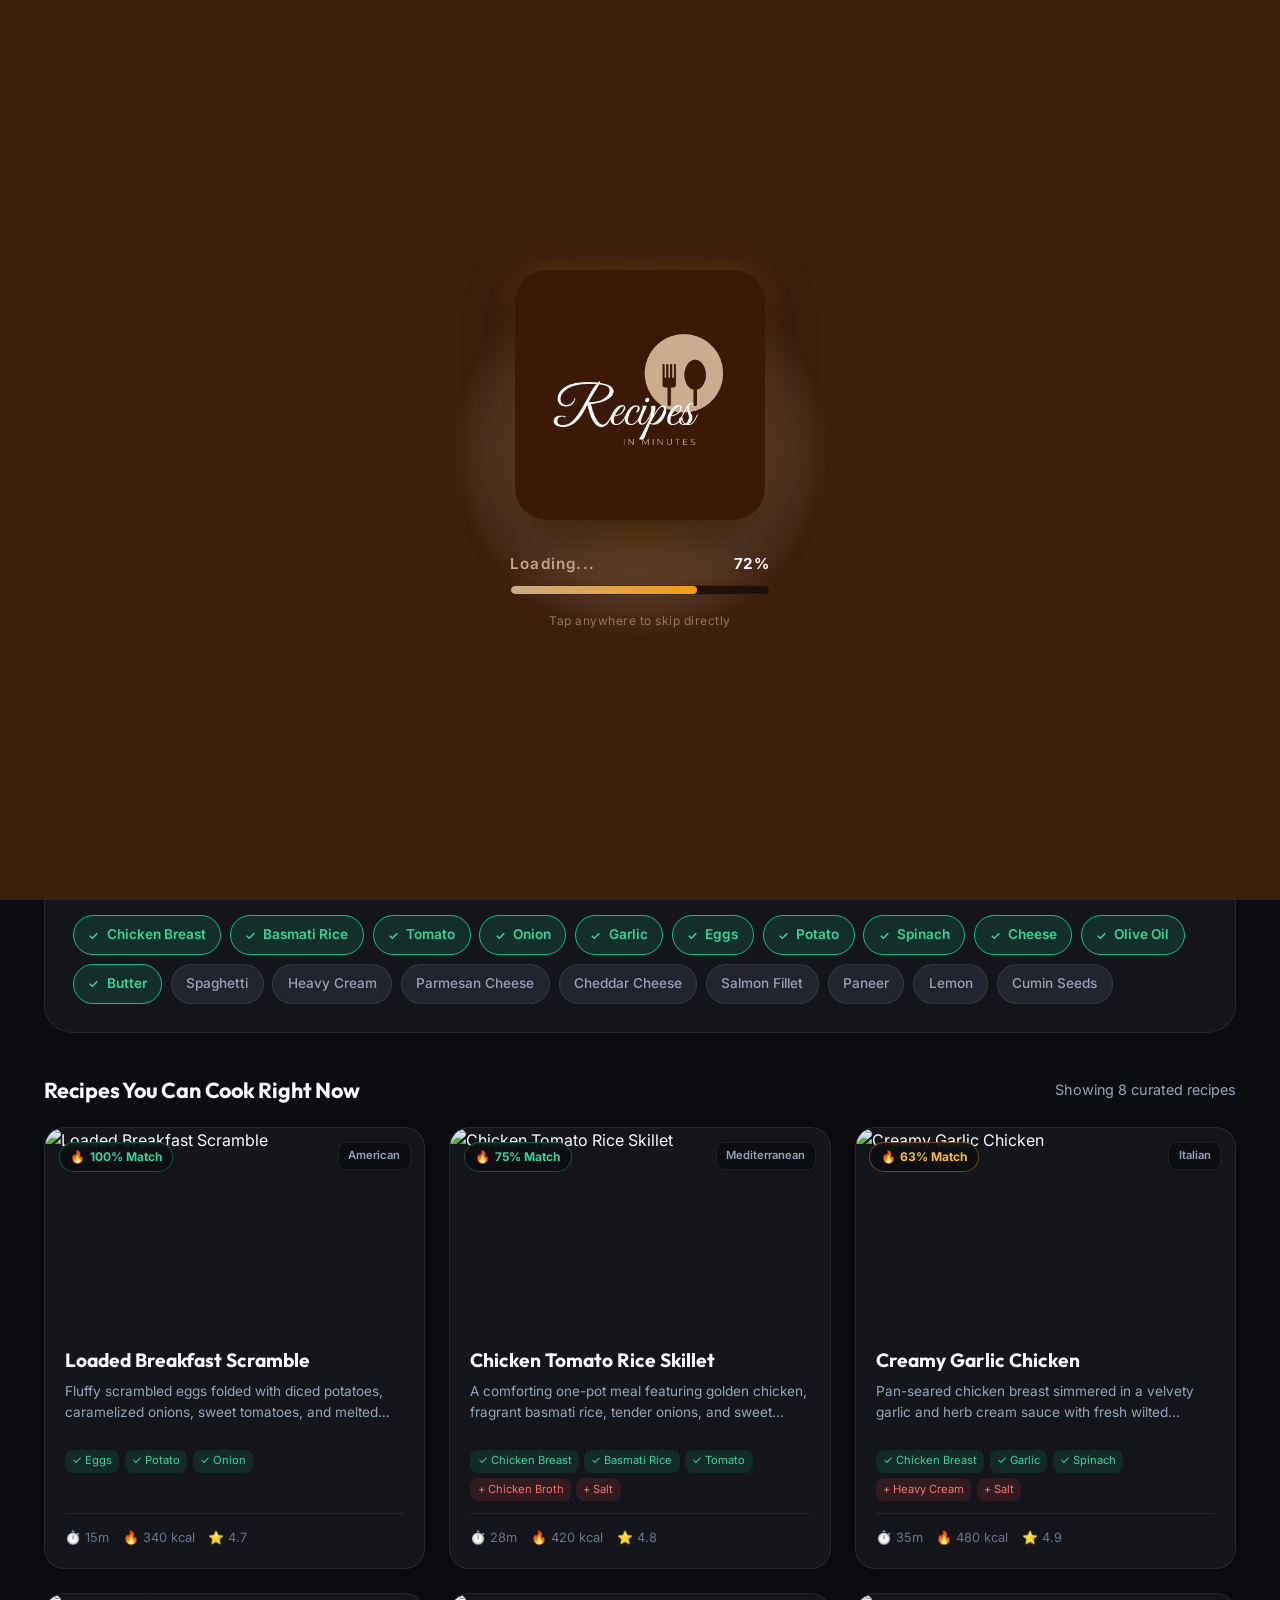
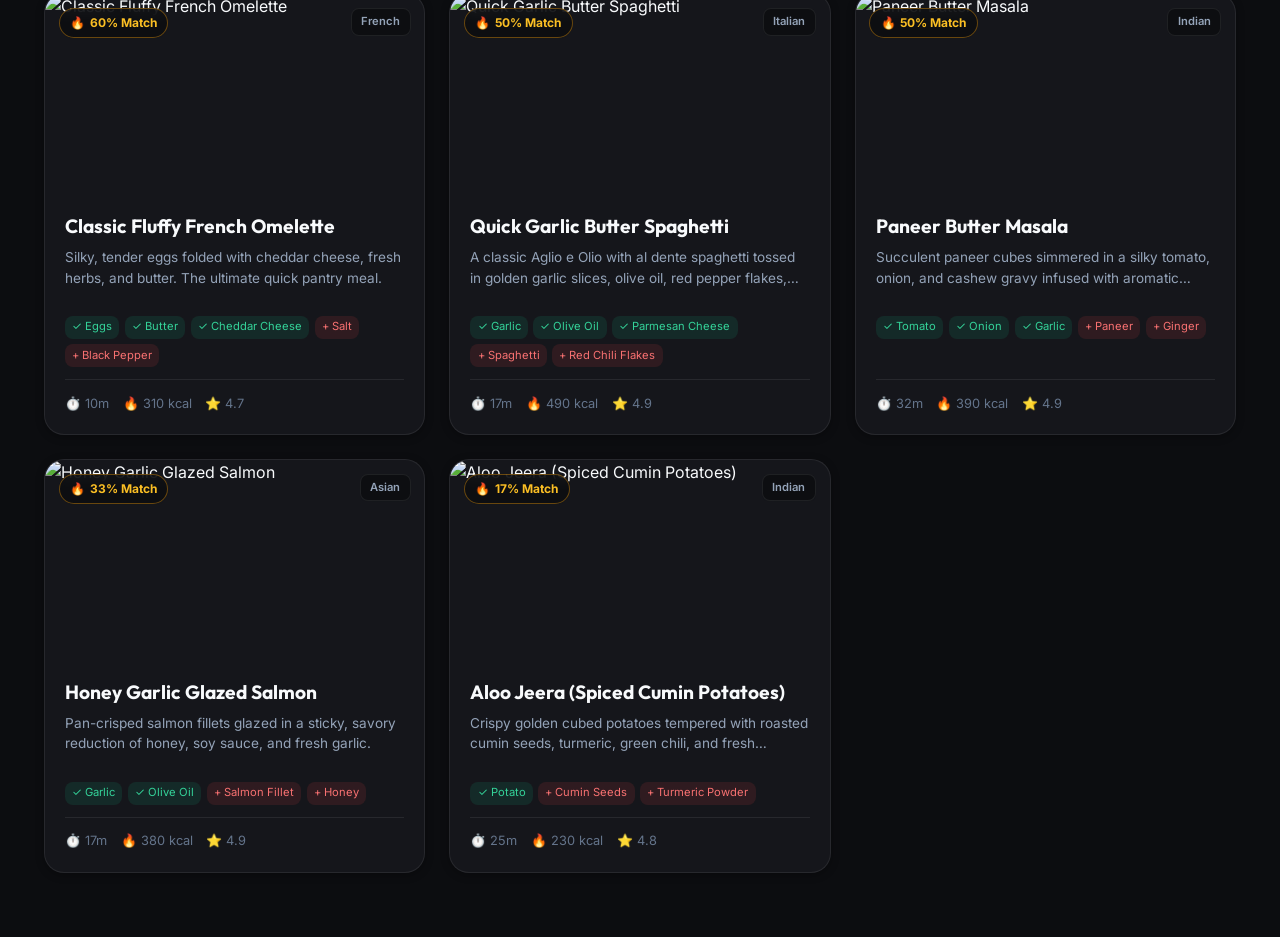
==== commit 19e88306: "Add animated opening splash screen matching Android SplashScreen" ====
--- a/index.html
+++ b/index.html
@@ -39,6 +39,7 @@
       </div>
 
       <div class="header-actions">
+        <button id="replaySplashBtn" class="btn-secondary" style="padding: 0.5rem 0.85rem; font-size: 0.8rem; border-radius: var(--radius-full);" title="View Opening Screen">🎬 Intro</button>
         <button id="openAiAssistantBtn" class="btn-ai-assistant" aria-label="Open AI Chef Assistant">
           <span class="sparkle">✨</span>
           <span>Ask AI Chef</span>
@@ -46,6 +47,27 @@
       </div>
     </div>
   </header>
+
+  <!-- OPENING SPLASH SCREEN (Ported 1-to-1 from Android SplashScreen.kt) -->
+  <div id="openingSplashScreen" class="opening-splash-overlay" role="button" tabindex="0" title="Click anywhere to skip">
+    <div class="splash-ambient-aura"></div>
+    <div class="splash-center-content">
+      <div class="splash-logo-container">
+        <img src="img_recipes_logo.png" alt="Recipes In Minutes Logo" class="splash-logo-img">
+      </div>
+
+      <div class="splash-loading-box">
+        <div class="splash-loading-header">
+          <span class="splash-loading-text">Loading<span class="splash-dots">...</span></span>
+          <span class="splash-percentage" id="splashPercent">0%</span>
+        </div>
+        <div class="splash-bar-track">
+          <div class="splash-bar-fill" id="splashProgressFill"></div>
+        </div>
+        <div class="splash-hint">Tap anywhere to skip directly</div>
+      </div>
+    </div>
+  </div>
 
   <!-- Navigation Tabs -->
   <nav class="nav-tabs-bar" aria-label="Main Navigation">
--- a/index.css
+++ b/index.css
@@ -128,6 +128,7 @@
   letter-spacing: -0.02em;
   background: linear-gradient(to right, #ffffff, #cbd5e1);
   -webkit-background-clip: text;
+  background-clip: text;
   -webkit-text-fill-color: transparent;
 }
 
@@ -777,6 +778,7 @@
   margin-bottom: 1rem;
   display: -webkit-box;
   -webkit-line-clamp: 2;
+  line-clamp: 2;
   -webkit-box-orient: vertical;
   overflow: hidden;
 }
@@ -1345,3 +1347,128 @@
     grid-template-columns: 1fr;
   }
 }
+
+/* ==========================================================================
+   Opening Splash Screen (Faithful match to Android SplashScreen.kt)
+   ========================================================================== */
+.opening-splash-overlay {
+  position: fixed;
+  inset: 0;
+  z-index: 9999;
+  background-color: #3D1F0E;
+  display: flex;
+  flex-direction: column;
+  align-items: center;
+  justify-content: center;
+  cursor: pointer;
+  opacity: 1;
+  visibility: visible;
+  transition: opacity 0.5s cubic-bezier(0.16, 1, 0.3, 1), visibility 0.5s ease;
+}
+
+.opening-splash-overlay.hidden {
+  opacity: 0;
+  visibility: hidden;
+  pointer-events: none;
+}
+
+.splash-center-content {
+  position: relative;
+  display: flex;
+  flex-direction: column;
+  align-items: center;
+  justify-content: center;
+  z-index: 2;
+}
+
+.splash-ambient-aura {
+  position: absolute;
+  width: 380px;
+  height: 380px;
+  border-radius: 50%;
+  background: radial-gradient(circle, rgba(245, 158, 11, 0.4) 0%, rgba(201, 170, 141, 0.2) 50%, transparent 70%);
+  animation: ambientAuraPulse 2s infinite alternate ease-in-out;
+  pointer-events: none;
+  z-index: 1;
+}
+
+@keyframes ambientAuraPulse {
+  0% { transform: scale(0.92); opacity: 0.7; }
+  100% { transform: scale(1.12); opacity: 1; }
+}
+
+.splash-logo-container {
+  width: 250px;
+  height: 250px;
+  border-radius: 32px;
+  overflow: hidden;
+  box-shadow: 0 16px 45px rgba(0, 0, 0, 0.6), 0 0 30px rgba(245, 158, 11, 0.25);
+  margin-bottom: 2rem;
+  animation: splashLogoEntrance 0.7s cubic-bezier(0.34, 1.56, 0.64, 1) forwards;
+}
+
+.splash-logo-img {
+  width: 100%;
+  height: 100%;
+  object-fit: cover;
+  display: block;
+}
+
+@keyframes splashLogoEntrance {
+  0% { transform: scale(0.8); opacity: 0; }
+  100% { transform: scale(1); opacity: 1; }
+}
+
+.splash-loading-box {
+  width: 260px;
+  display: flex;
+  flex-direction: column;
+  gap: 0.5rem;
+}
+
+.splash-loading-header {
+  display: flex;
+  justify-content: space-between;
+  align-items: center;
+  font-family: var(--font-body);
+}
+
+.splash-loading-text {
+  color: #C9AA8D;
+  font-size: 0.95rem;
+  font-weight: 600;
+  letter-spacing: 1.2px;
+}
+
+.splash-percentage {
+  color: #ffffff;
+  font-size: 0.95rem;
+  font-weight: 700;
+  letter-spacing: 0.8px;
+}
+
+.splash-bar-track {
+  width: 100%;
+  height: 10px;
+  background: #221107;
+  border-radius: 50px;
+  overflow: hidden;
+  border: 1px solid rgba(201, 170, 141, 0.15);
+}
+
+.splash-bar-fill {
+  width: 0%;
+  height: 100%;
+  background: linear-gradient(90deg, #C9AA8D, #F59E0B);
+  border-radius: 50px;
+  transition: width 0.05s linear;
+}
+
+.splash-hint {
+  text-align: center;
+  font-size: 0.75rem;
+  color: rgba(201, 170, 141, 0.6);
+  margin-top: 0.5rem;
+  letter-spacing: 0.5px;
+}
+
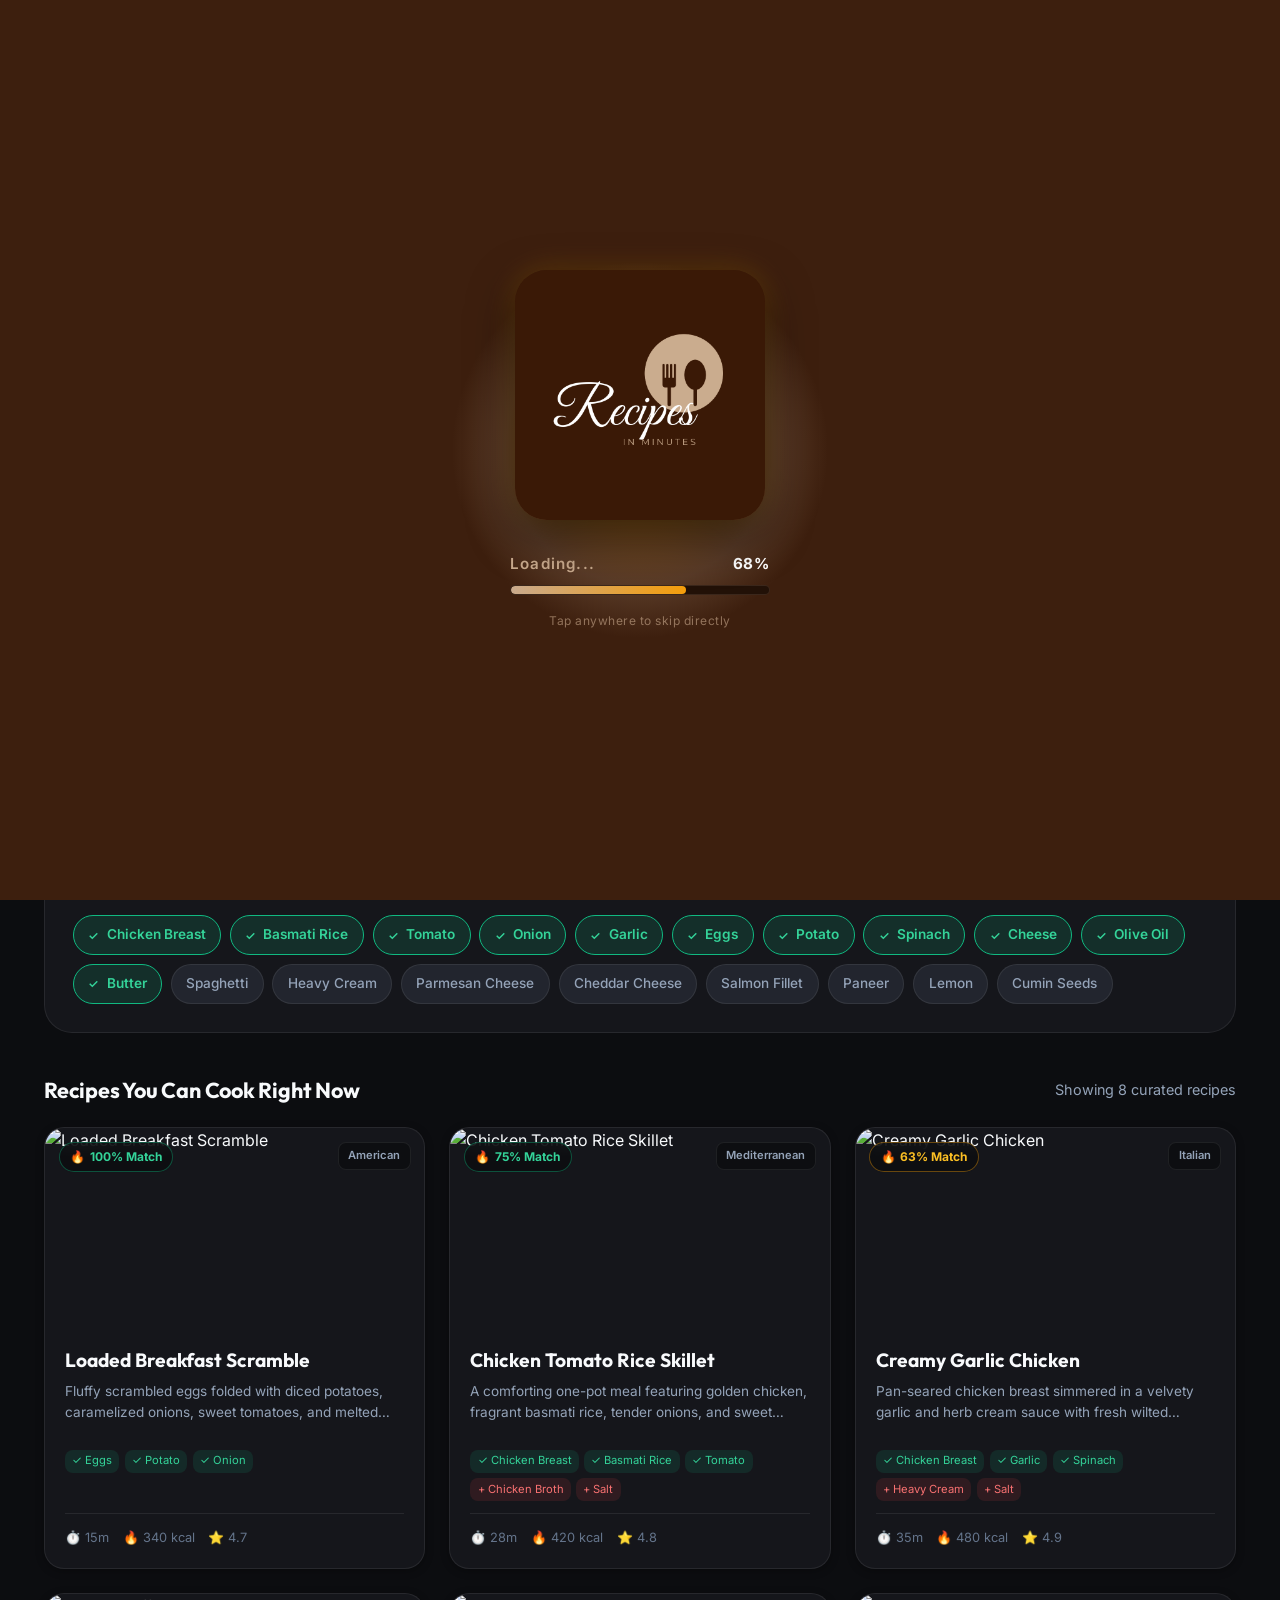
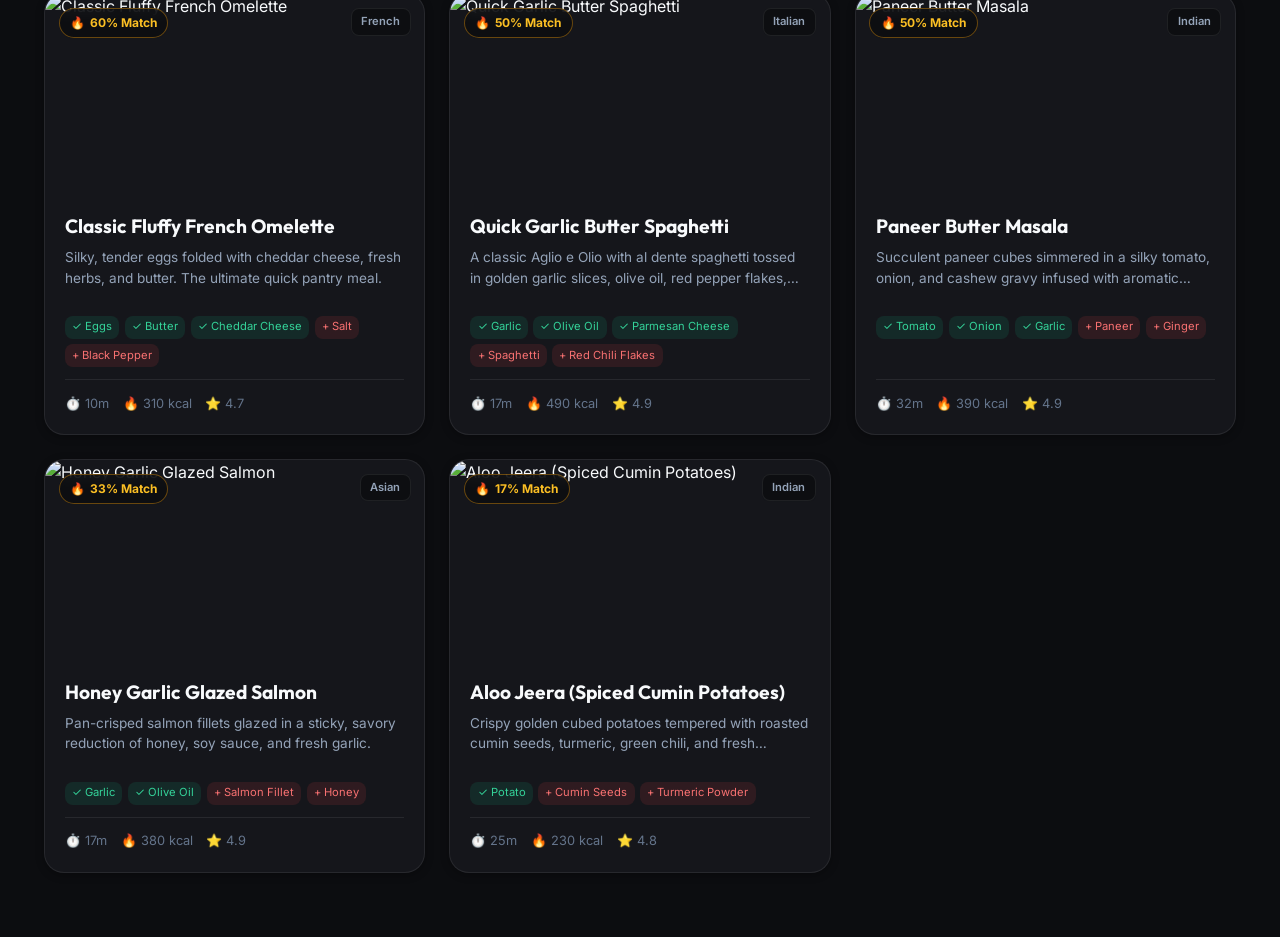
==== commit 5e895ba3: "Add Download APK link button to header" ====
--- a/index.html
+++ b/index.html
@@ -39,6 +39,7 @@
       </div>
 
       <div class="header-actions">
+        <a href="https://github.com/Souvik7661/Pantry-Chef/releases/download/v1.0.0/PantryChef.apk" class="btn-primary-large" style="padding: 0.5rem 0.95rem; font-size: 0.8rem; text-decoration: none; border-radius: var(--radius-full);" download title="Download Android APK">📲 Download APK</a>
         <button id="replaySplashBtn" class="btn-secondary" style="padding: 0.5rem 0.85rem; font-size: 0.8rem; border-radius: var(--radius-full);" title="View Opening Screen">🎬 Intro</button>
         <button id="openAiAssistantBtn" class="btn-ai-assistant" aria-label="Open AI Chef Assistant">
           <span class="sparkle">✨</span>
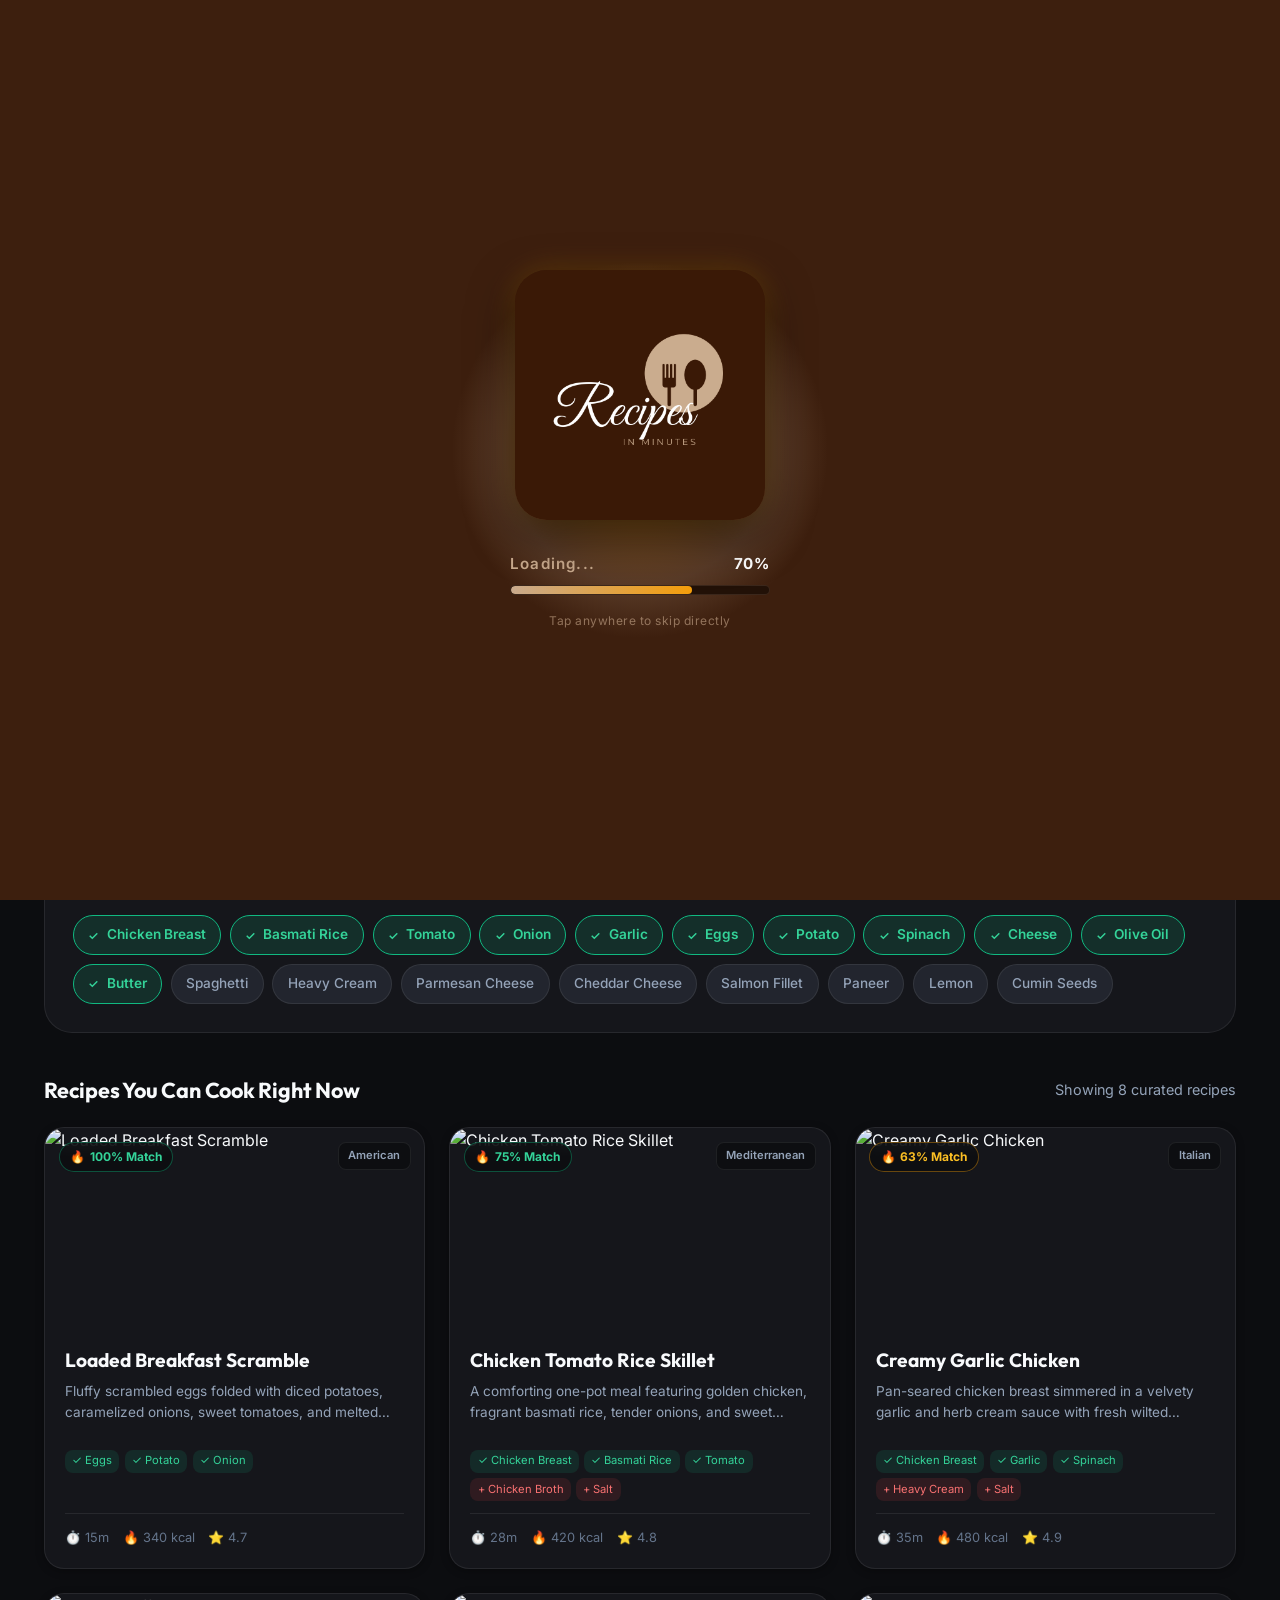
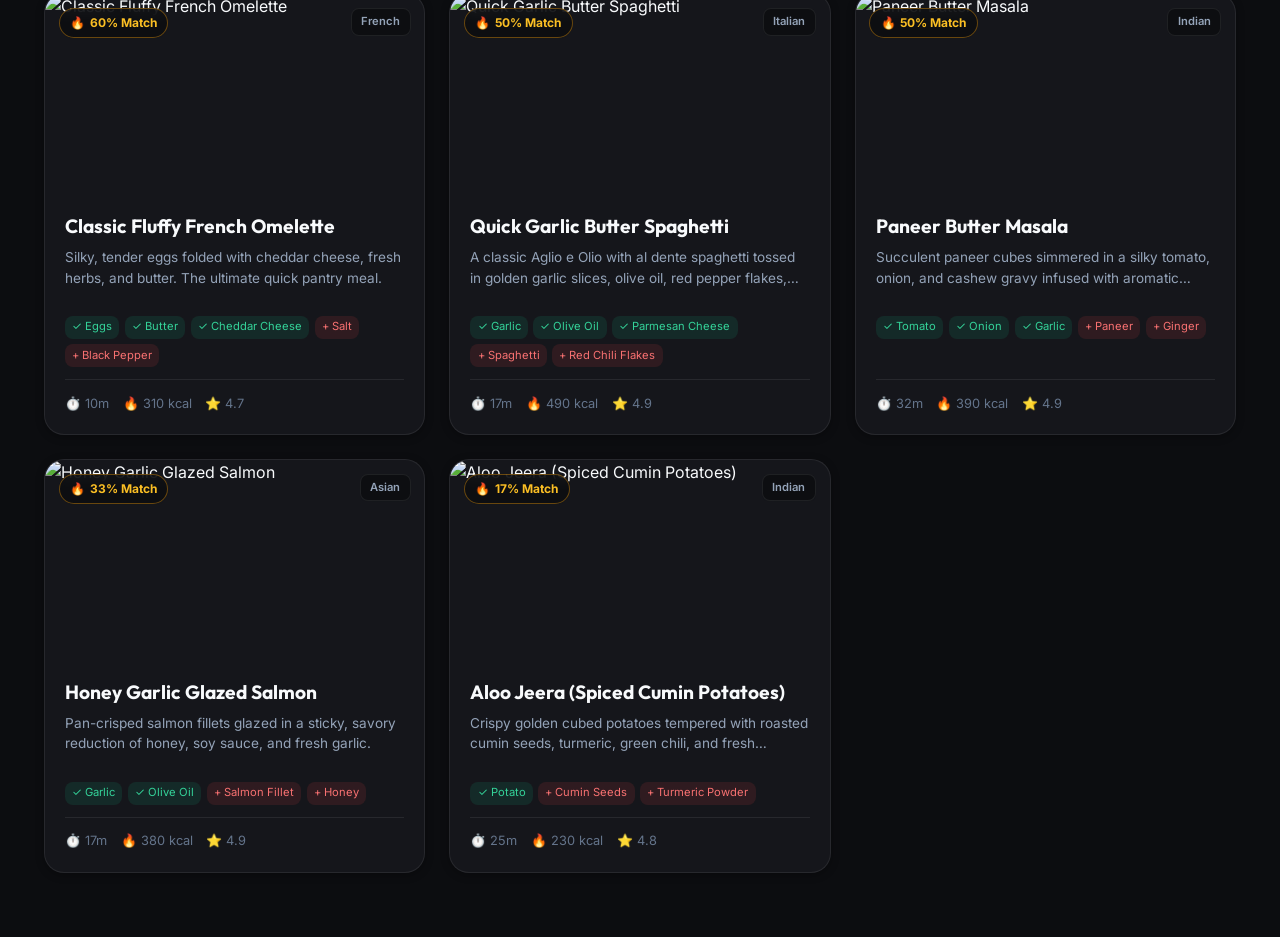
==== commit c7a7c54d: "Remove iOS project and references, keeping Android only" ====
--- a/index.html
+++ b/index.html
@@ -39,7 +39,7 @@
       </div>
 
       <div class="header-actions">
-        <a href="https://github.com/Souvik7661/Pantry-Chef/releases/download/v1.0.0/PantryChef.apk" class="btn-primary-large" style="padding: 0.5rem 0.95rem; font-size: 0.8rem; text-decoration: none; border-radius: var(--radius-full);" download title="Download Android APK">📲 Download APK</a>
+        <a href="https://github.com/Souvik7661/Pantry-Chef/releases/download/v1.0.0/PantryChef.apk" class="btn-primary-large" style="padding: 0.5rem 0.85rem; font-size: 0.78rem; text-decoration: none; border-radius: var(--radius-full);" download title="Download Android APK">🤖 Android APK</a>
         <button id="replaySplashBtn" class="btn-secondary" style="padding: 0.5rem 0.85rem; font-size: 0.8rem; border-radius: var(--radius-full);" title="View Opening Screen">🎬 Intro</button>
         <button id="openAiAssistantBtn" class="btn-ai-assistant" aria-label="Open AI Chef Assistant">
           <span class="sparkle">✨</span>
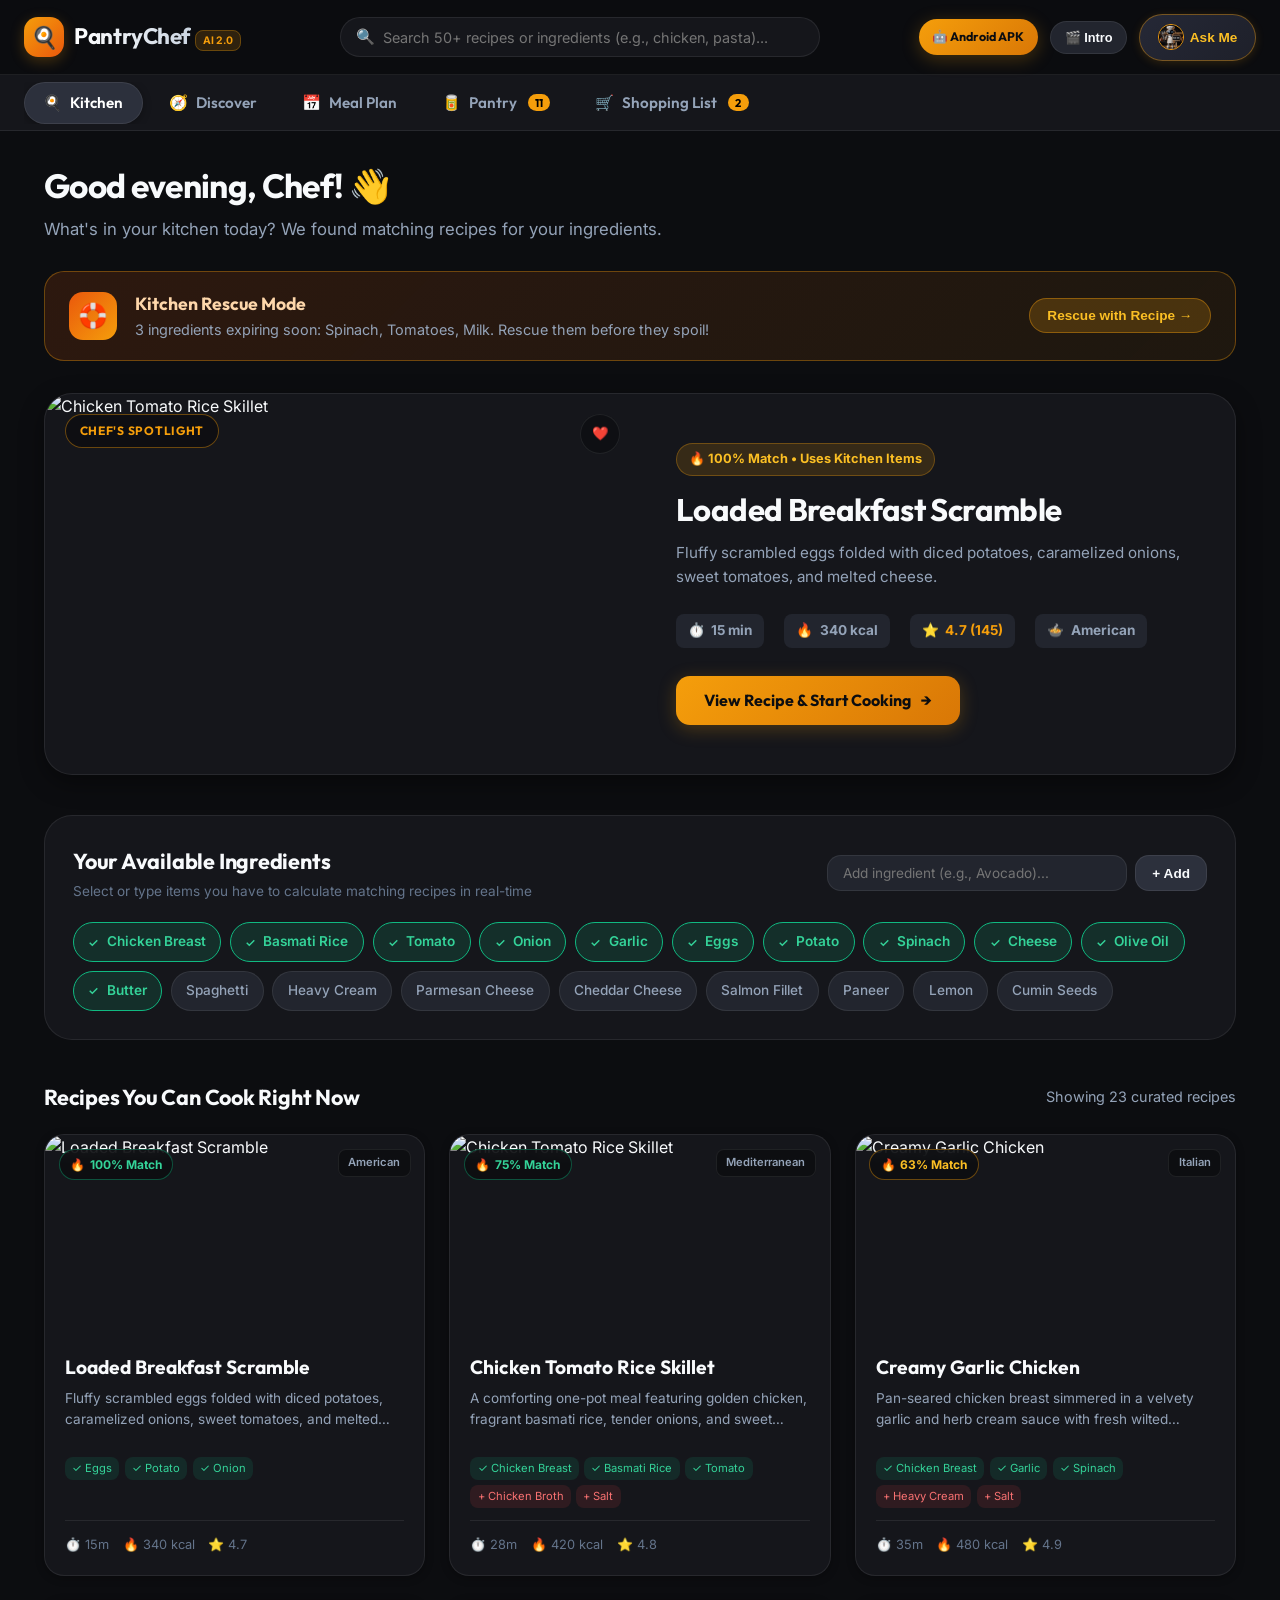
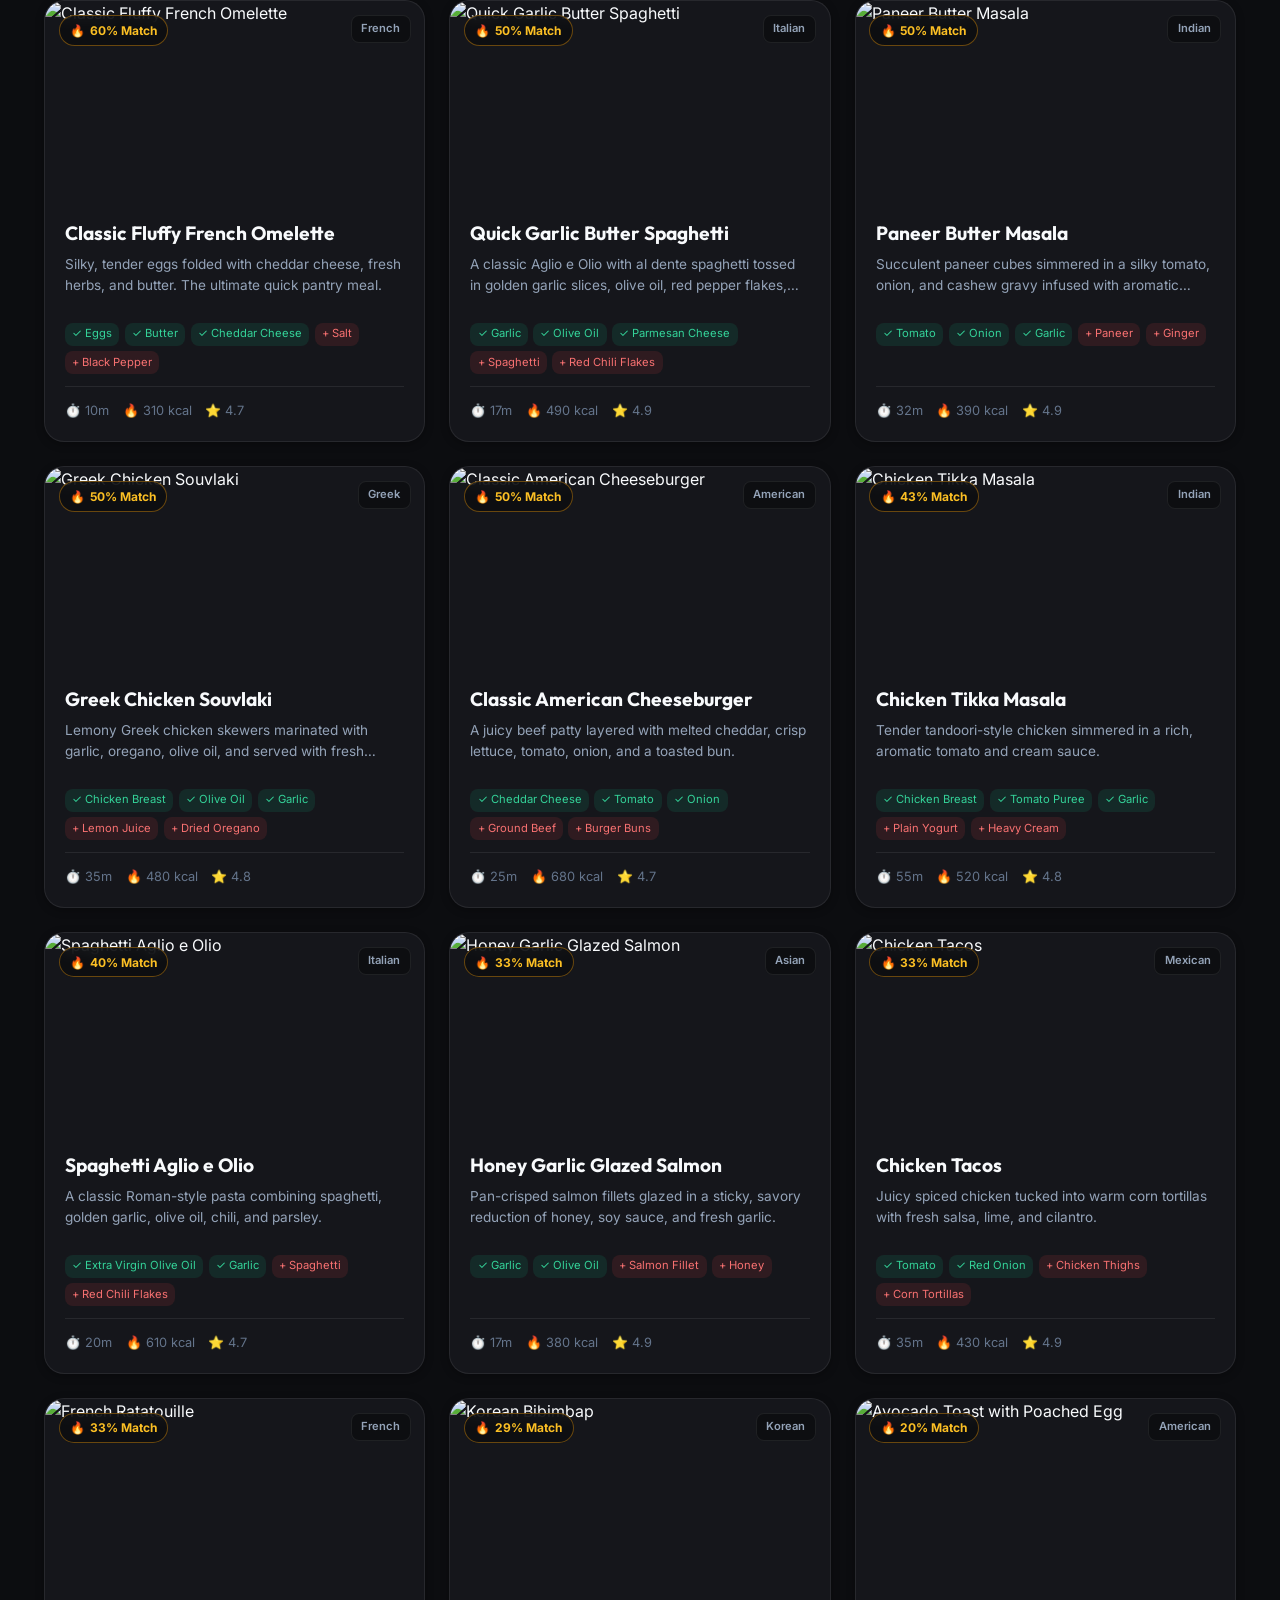
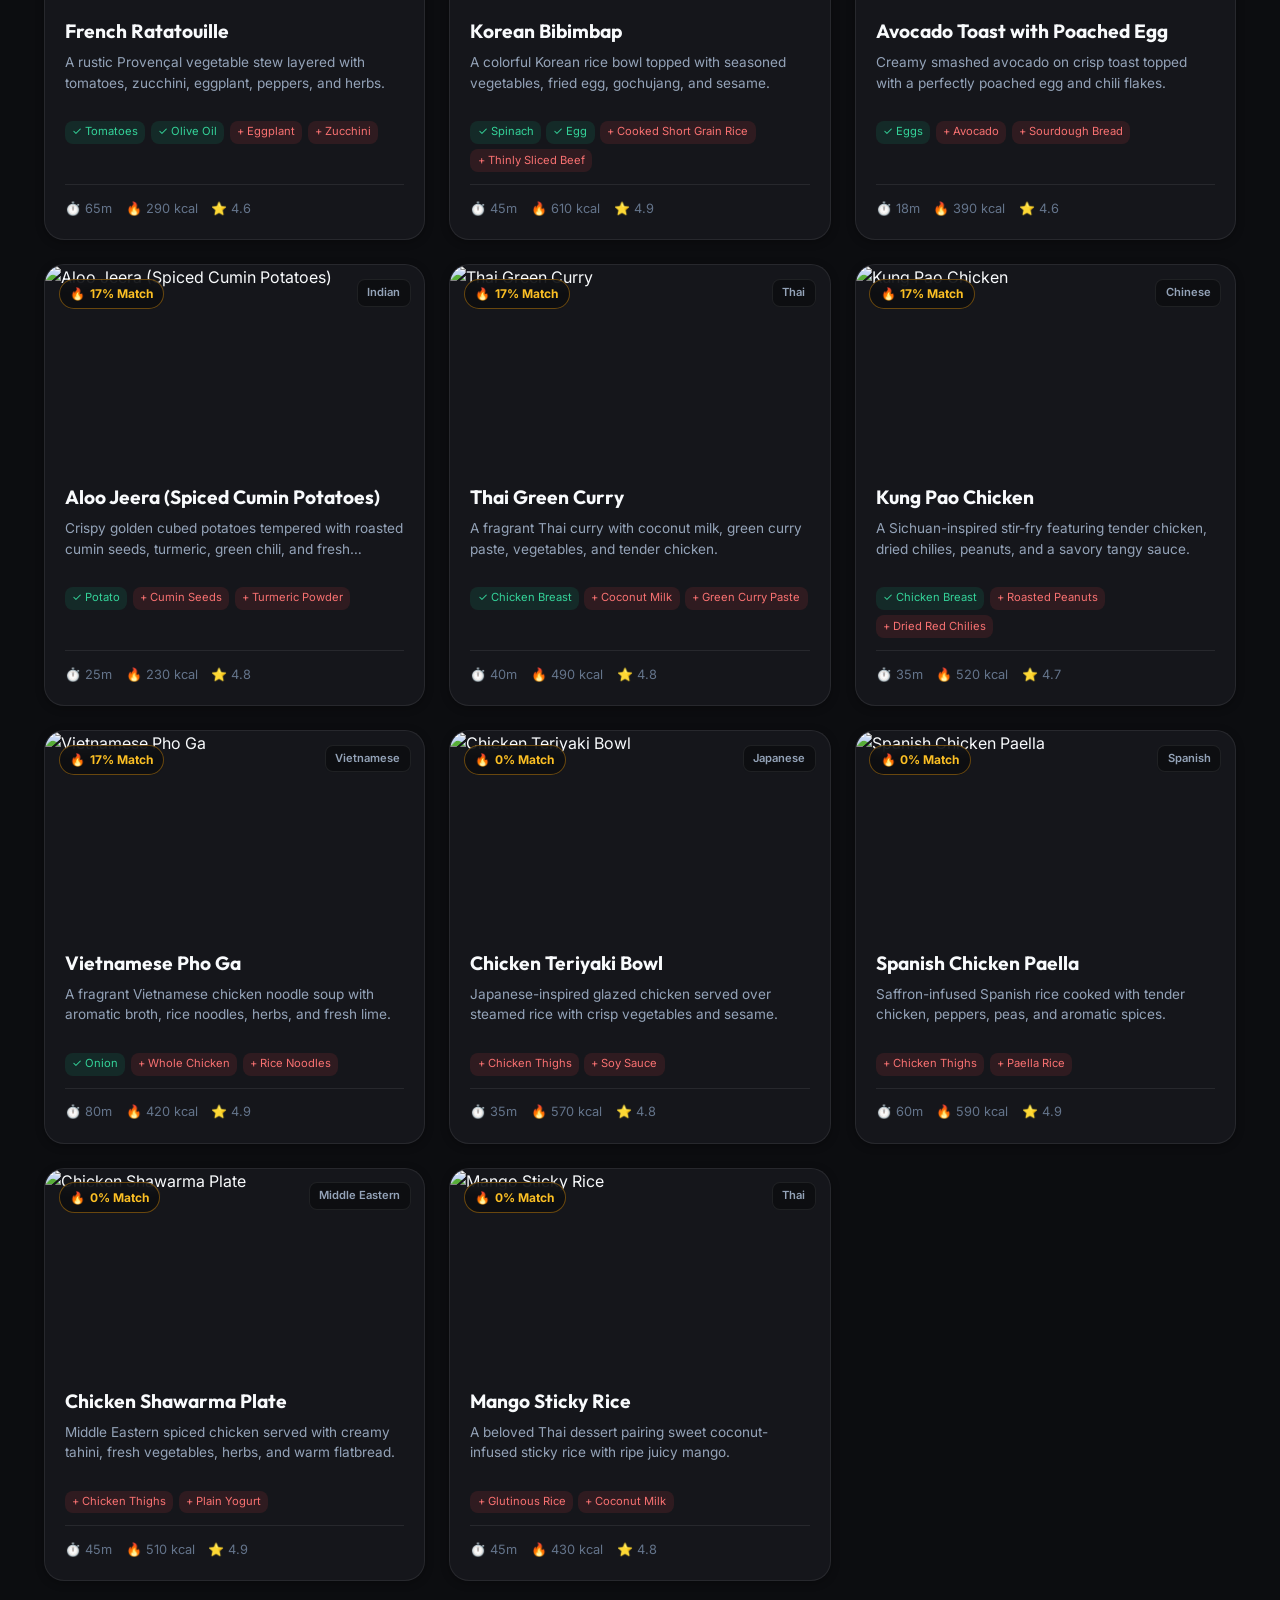
==== commit 92ce3d7c: "feat: add Mr. Foodie animated robot mascot, Ask Me AI section with Ollama integration, personalized " ====
--- a/index.html
+++ b/index.html
@@ -41,9 +41,9 @@
       <div class="header-actions">
         <a href="https://github.com/Souvik7661/Pantry-Chef/releases/download/v1.0.0/PantryChef.apk" class="btn-primary-large" style="padding: 0.5rem 0.85rem; font-size: 0.78rem; text-decoration: none; border-radius: var(--radius-full);" download title="Download Android APK">🤖 Android APK</a>
         <button id="replaySplashBtn" class="btn-secondary" style="padding: 0.5rem 0.85rem; font-size: 0.8rem; border-radius: var(--radius-full);" title="View Opening Screen">🎬 Intro</button>
-        <button id="openAiAssistantBtn" class="btn-ai-assistant" aria-label="Open AI Chef Assistant">
-          <span class="sparkle">✨</span>
-          <span>Ask AI Chef</span>
+        <button id="openAiAssistantBtn" class="btn-ai-assistant" aria-label="Ask Me" style="display: flex; align-items: center; gap: 6px;">
+          <img src="img_mr_foodie_robot.jpg" style="width: 26px; height: 26px; border-radius: 50%; object-fit: cover; border: 1px solid var(--accent-gold);" alt="Mr. Foodie">
+          <span>Ask Me</span>
         </button>
       </div>
     </div>
@@ -334,13 +334,16 @@
     </div>
   </div>
 
-  <!-- MODAL: GEMINI AI RECIPE ASSISTANT -->
+  <!-- MODAL: MR. FOODIE AI KITCHEN ASSISTANT -->
   <div class="modal-overlay" id="aiAssistantModal">
     <div class="modal-container">
       <div class="modal-header">
         <div style="display: flex; align-items: center; gap: 0.65rem;">
-          <div class="brand-icon" style="width: 32px; height: 32px; font-size: 1rem;">✨</div>
-          <h3 class="modal-title">Chef Gemini AI Assistant</h3>
+          <img src="img_mr_foodie_robot.jpg" style="width: 38px; height: 38px; border-radius: 50%; object-fit: cover; border: 2px solid var(--accent-gold);" alt="Mr. Foodie">
+          <div>
+            <h3 class="modal-title">Ask Me (Mr. Foodie)</h3>
+            <span style="font-size: 0.72rem; color: var(--accent-gold); font-weight: 600;">🧠 Powered by Ollama AI</span>
+          </div>
         </div>
         <button class="modal-close-btn" data-close="aiAssistantModal">✕</button>
       </div>
@@ -348,22 +351,22 @@
         <div class="ai-chat-container">
           <div class="ai-messages-scroll" id="aiChatMessages">
             <div class="ai-message bot">
-              <div class="message-avatar">👨‍🍳</div>
+              <img src="img_mr_foodie_robot.jpg" style="width: 28px; height: 28px; border-radius: 50%; object-fit: cover; border: 1px solid var(--accent-gold); margin-right: 6px;" alt="Mr. Foodie">
               <div class="message-bubble">
-                Hello Chef! I'm your AI kitchen assistant. Tell me what's in your pantry, ask for substitutions, or request recipe ideas tailored to your diet!
+                Hi ! my name is Mr. Foodie . How may i assist you Chef
               </div>
             </div>
           </div>
 
           <div class="quick-prompts-row">
+            <button class="quick-prompt-chip" data-prompt="How do I make chocolate lava cake?">🍫 Chocolate Lava Cake</button>
+            <button class="quick-prompt-chip" data-prompt="What can I substitute for Heavy Cream?">🥛 Heavy cream substitute</button>
             <button class="quick-prompt-chip" data-prompt="What can I cook with Chicken, Garlic and Rice?">🍗 Chicken & Rice dinner</button>
-            <button class="quick-prompt-chip" data-prompt="Quick high-protein breakfast in 10 minutes">⚡ 10m high protein breakfast</button>
-            <button class="quick-prompt-chip" data-prompt="What can I substitute for Heavy Cream?">🥛 Heavy cream substitute</button>
             <button class="quick-prompt-chip" data-prompt="Give me a healthy low carb dinner idea">🥗 Low carb dinner</button>
           </div>
 
           <form id="aiChatForm" class="ai-input-bar">
-            <input type="text" id="aiChatInput" class="ai-text-input" placeholder="Ask Chef Gemini anything (e.g. 'Can I swap butter for oil?')...">
+            <input type="text" id="aiChatInput" class="ai-text-input" placeholder="Ask Mr. Foodie anything (recipes, substitutions, cooking tips)...">
             <button type="submit" class="btn-ai-send">➔</button>
           </form>
         </div>
